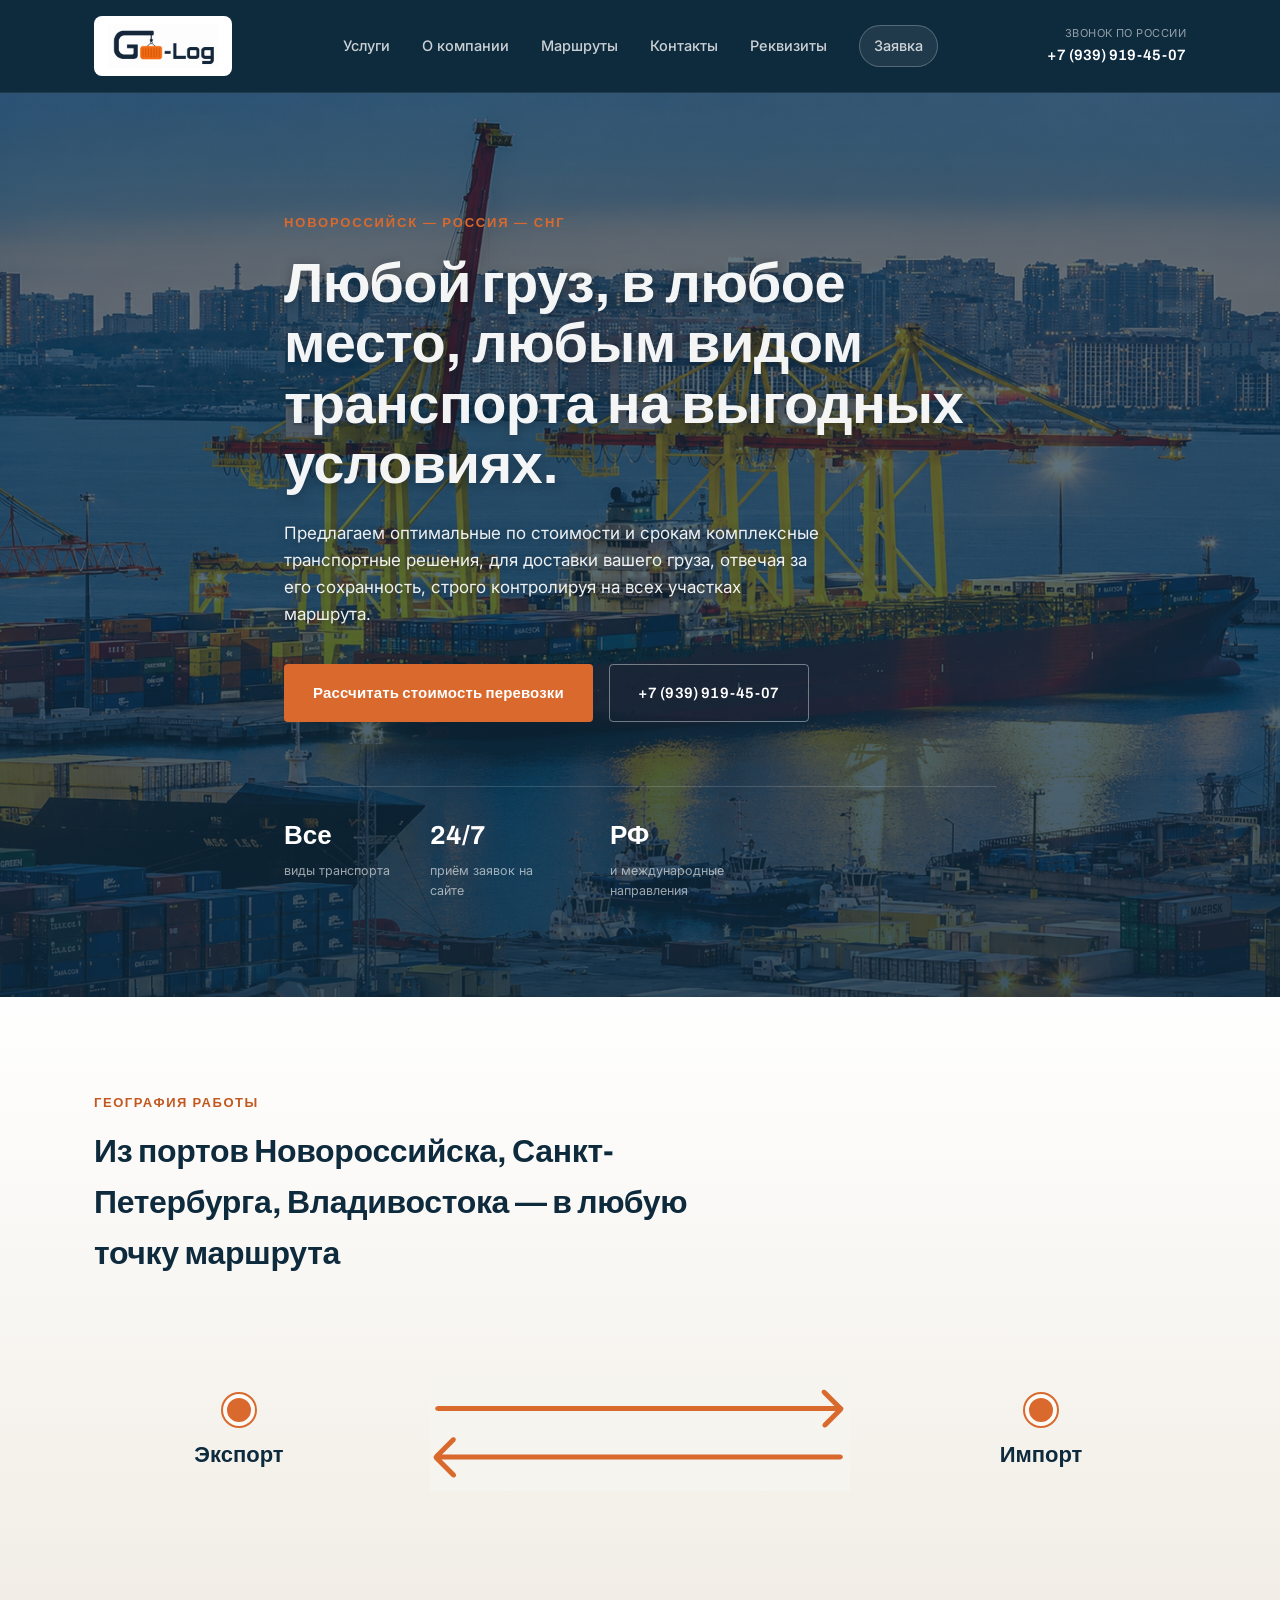
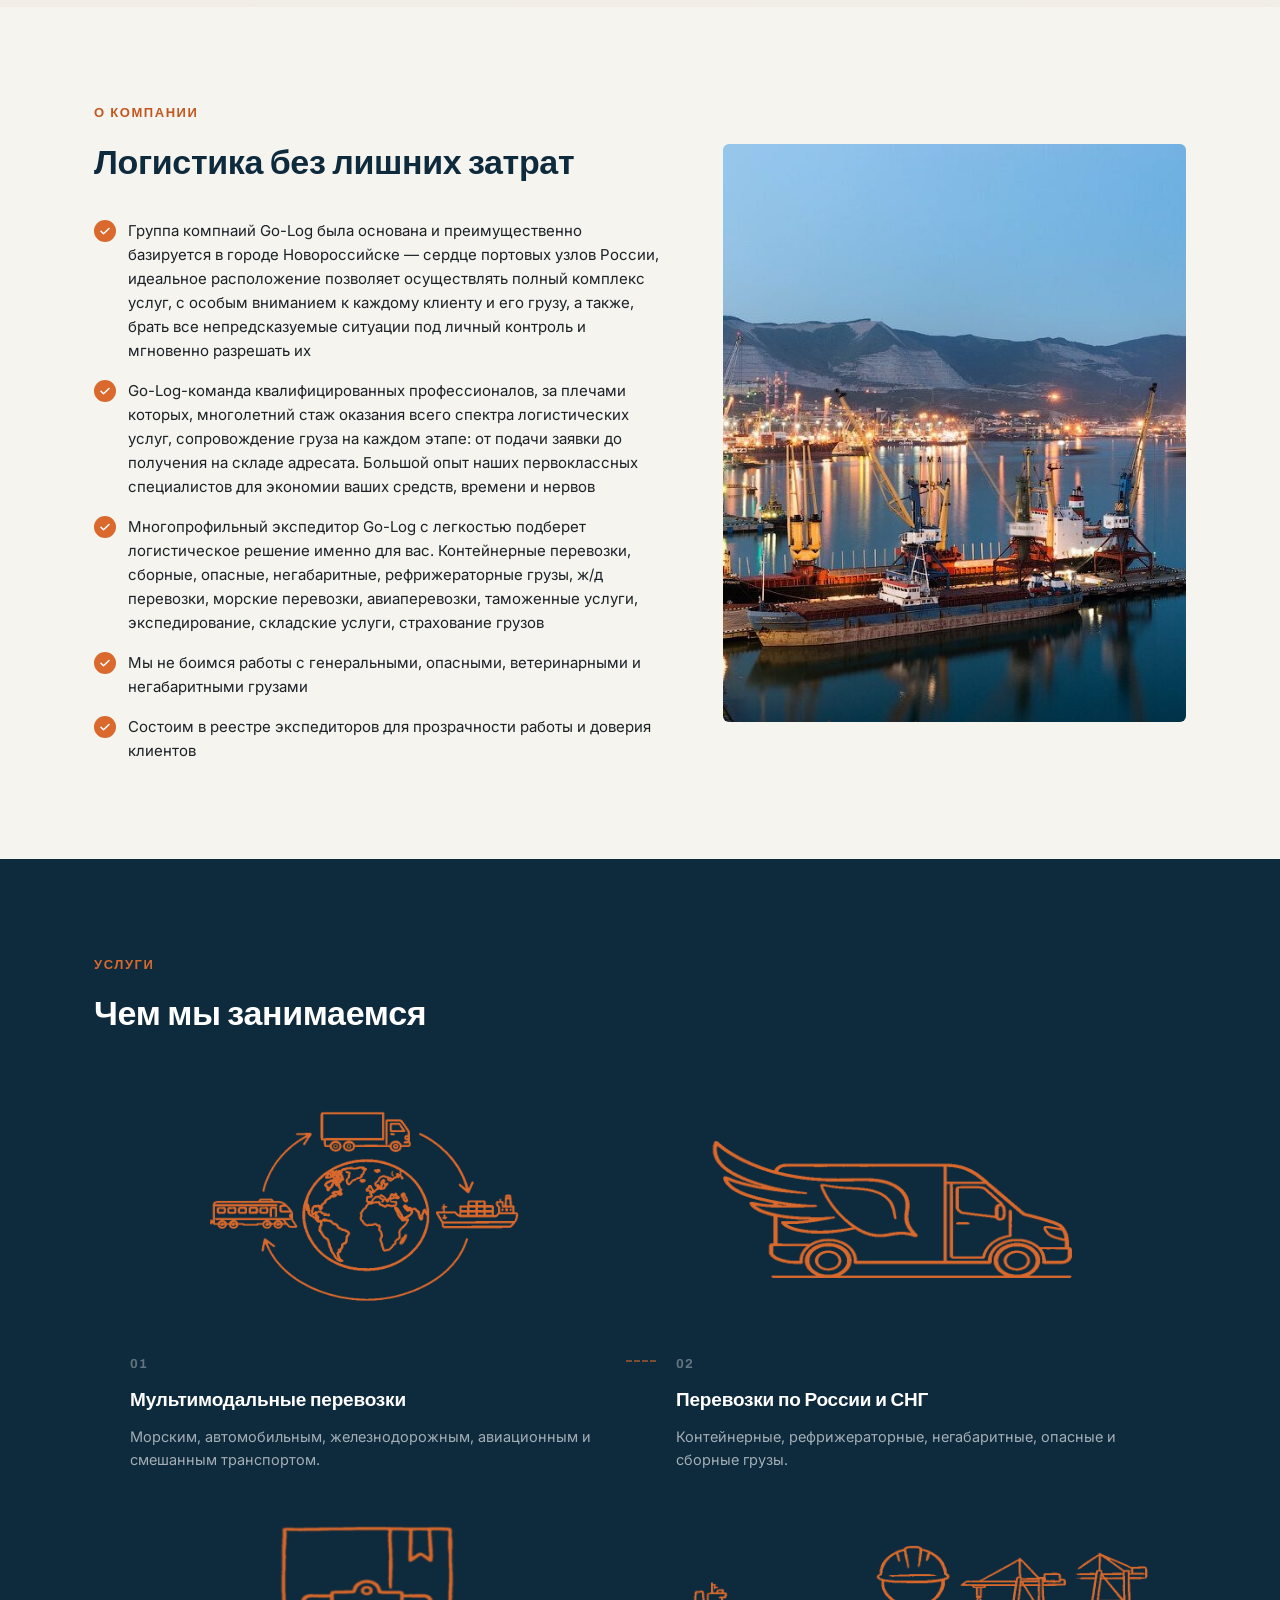
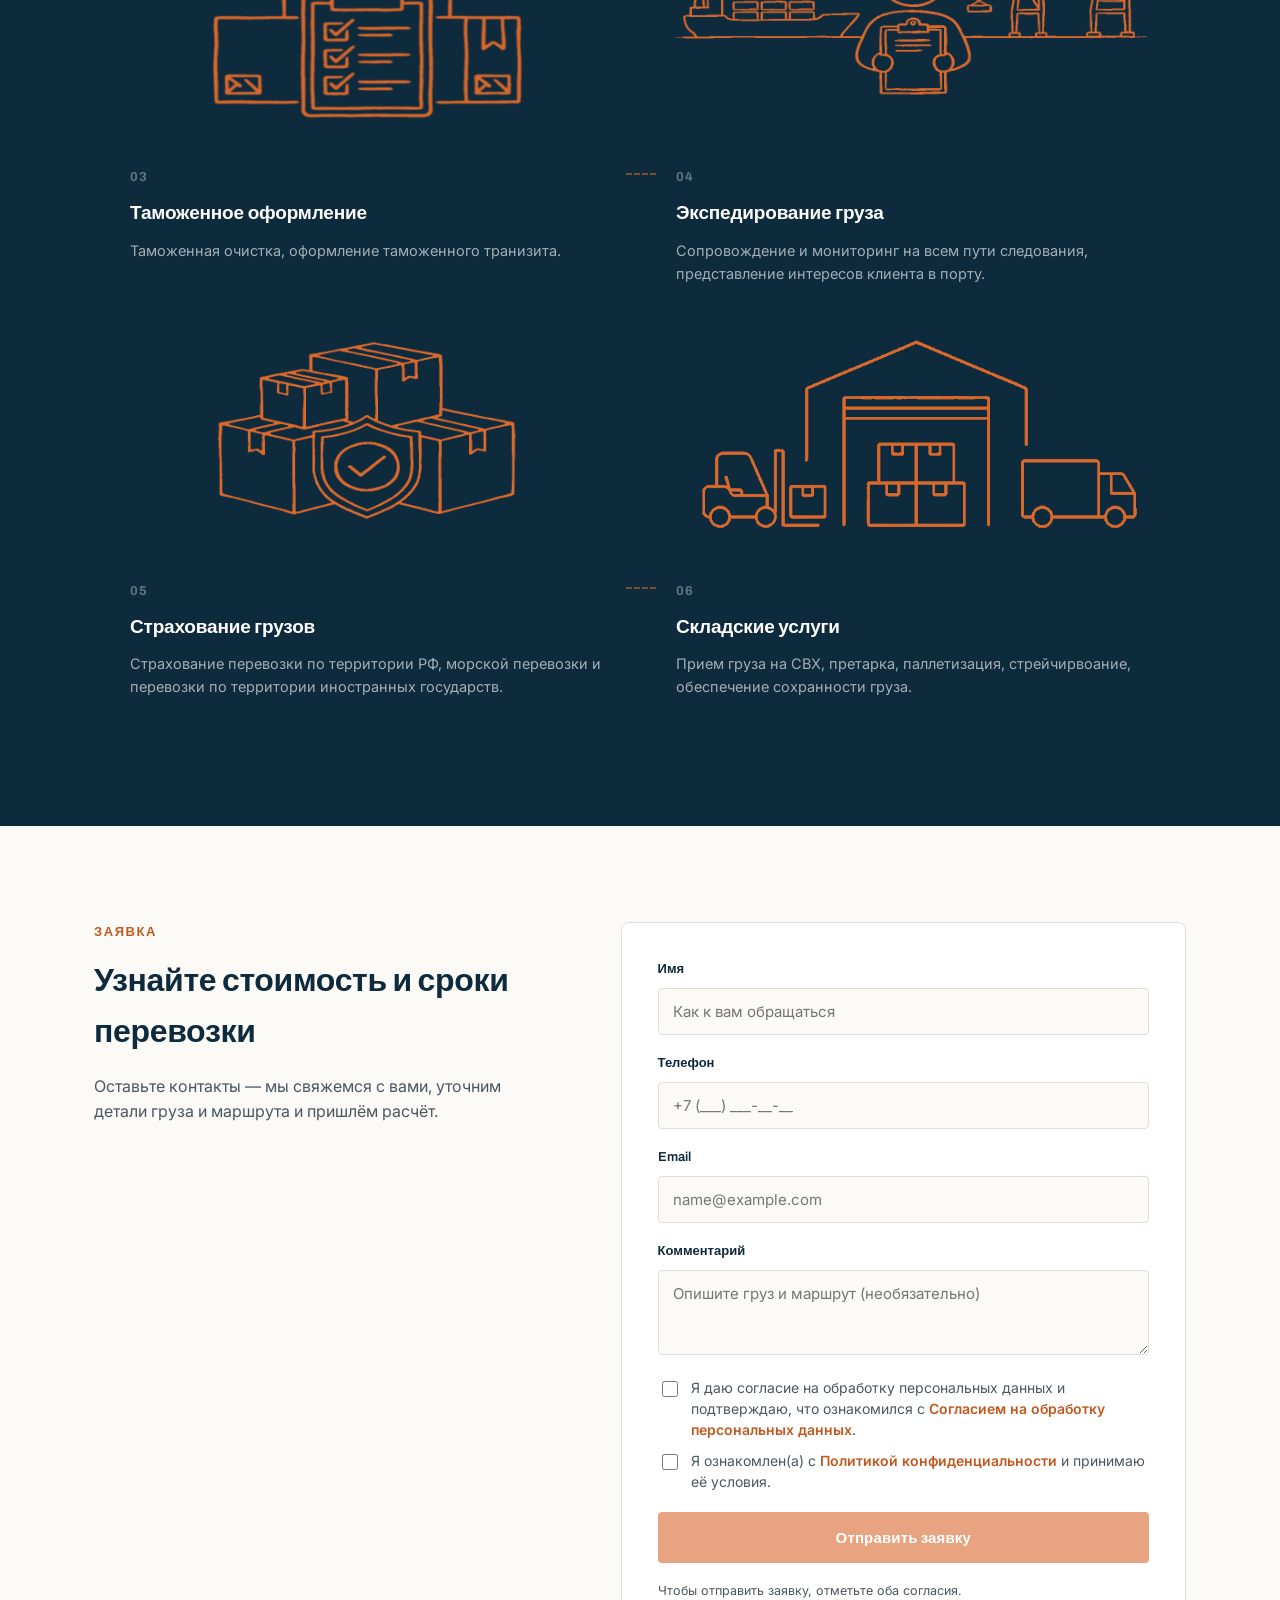
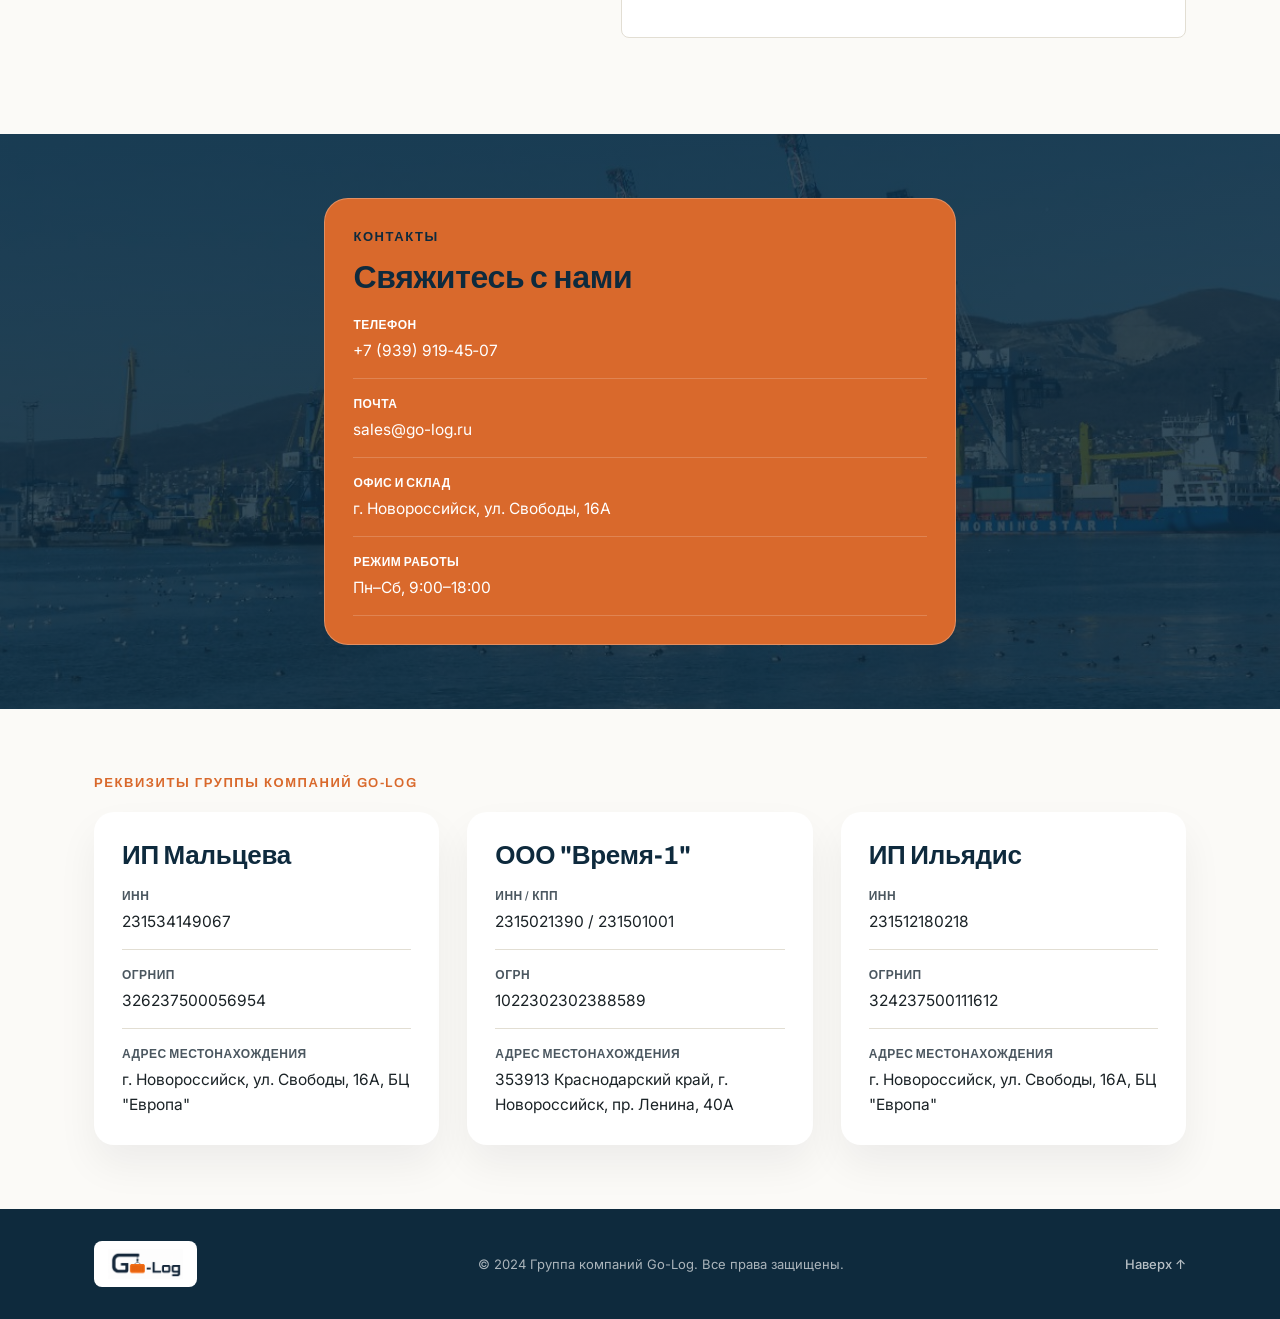
==== index.html @ 7f68f82c "personal data" ====
<!DOCTYPE html>
<html lang="ru">
<head>
<meta charset="UTF-8">
<meta name="viewport" content="width=device-width, initial-scale=1.0, maximum-scale=1.0, viewport-fit=cover">
<title>Go-Log — логистическая компания в Новороссийске</title>
<meta name="description" content="Go-Log — морские, мультимодальные и автомобильные перевозки, таможенное оформление и хранение грузов в Новороссийске. Оставьте заявку — рассчитаем стоимость перевозки.">
<link rel="preconnect" href="https:// ts.googleapis.com">
<link rel="preconnect" href="https://fonts.gstatic.com" crossorigin>
<link href="https://fonts.googleapis.com/css2?family=Archivo:wght@500;600;700;800&family=Archivo+Expanded:wght@600;700&family=Inter:wght@400;500;600&display=swap" rel="stylesheet">
<link rel="stylesheet" href="style.css">
</head>
<body>

<a id="top"></a>
<!-- ===== HEADER ===== -->
<header class="site-header">
  <div class="container header-inner">
    <a href="#top" class="brand">
      <img src="images/logo.png" alt="Go-Log" class="brand-logo">
    </a>
    <nav class="main-nav" aria-label="Основная навигация">
      <a href="#services">Услуги</a>
      <a href="#about">О компании</a>
      <a href="#route">Маршруты</a>
      <a href="#contacts">Контакты</a>
      <a href="#requisites">Реквизиты</a>
      <a href="#request" class="header-request-link">Заявка</a>
    </nav>
    <a href="tel:+79399194507" class="header-phone">
      <span class="phone-label">Звонок по России</span>
      <span class="phone-number">+7 (939) 919&#8209;45&#8209;07</span>
    </a>
  </div>
</header>

<main>

  <!-- ===== HERO ===== -->
  <section class="hero">
    <div class="hero-bg" aria-hidden="true"></div>
    <div class="container hero-inner">
      <p class="eyebrow">Новороссийск &mdash; Россия &mdash; СНГ</p>
      <h1>Любой груз, в любое место, любым видом транспорта на выгодных условиях.</h1>
      <p class="hero-lede">Предлагаем оптимальные по стоимости и срокам комплексные транспортные решения, для доставки вашего груза, отвечая за его сохранность, строго контролируя на всех участках маршрута.</p>
      <div class="hero-actions">
        <a href="#request" class="btn btn-primary">Рассчитать стоимость перевозки</a>
        <a href="tel:+79399194507" class="btn btn-ghost">+7 (939) 919&#8209;45&#8209;07</a>
      </div>
      <ul class="hero-stats">
        <li><span class="stat-num">Все</span><span class="stat-label">виды транспорта</span></li>
        <li><span class="stat-num">24/7</span><span class="stat-label">приём заявок на сайте</span></li>
        <li><span class="stat-num">РФ</span><span class="stat-label">и международные направления</span></li>
      </ul>
    </div>
  </section>

  <!-- ===== ROUTE / SIGNATURE ELEMENT ===== -->
  <section class="route" id="route">
    <div class="container">
      <p class="section-eyebrow">География работы</p>
      <h2>Из портов Новороссийска, Санкт-Петербурга, Владивостока &mdash; в любую точку маршрута</h2>
    </div>
    <div class="route-line-full" role="img" aria-label="Маршрутная схема: экспорт слева, импорт справа, место для стрелок посередине">
      <div class="route-line-content">
        <div class="route-point route-point--export">
          <span class="route-dot route-dot--origin"></span>
          <span class="route-point-label">Экспорт</span>
        </div>
        <div class="route-graphic">
          <img src="images/route-placeholder.png" alt="Место для схемы маршрута" class="route-graphic__img" loading="lazy" />
        </div>
        <div class="route-point route-point--import">
          <span class="route-dot route-dot--dest"></span>
          <span class="route-point-label">Импорт</span>
        </div>
      </div>
    </div>
  </section>

  <!-- ===== ABOUT ===== -->
  <section class="about" id="about">
    <div class="container about-grid">
      <div class="about-text">
        <p class="section-eyebrow">О компании</p>
        <h2>Логистика без лишних затрат</h2>
        <ul class="about-points">
          <li>Группа компнаий Go-Log была основана и преимущественно базируется в городе Новороссийске — сердце портовых узлов России, идеальное расположение позволяет осуществлять полный комплекс услуг, с особым вниманием к каждому клиенту и его грузу, а также, брать все непредсказуемые ситуации под личный контроль и мгновенно разрешать их</li>
          <li>Go-Log-команда квалифицированных профессионалов, за плечами которых, многолетний стаж оказания всего спектра логистических услуг, сопровождение груза на каждом этапе: от подачи заявки до получения на складе адресата. Большой опыт наших первоклассных специалистов для экономии ваших средств, времени и нервов</li>
          <li>Многопрофильный экспедитор Go-Log с легкостью подберет логистическое решение именно для вас. Контейнерные перевозки, сборные, опасные, негабаритные, рефрижераторные грузы, ж/д перевозки, морские перевозки, авиаперевозки, таможенные услуги, экспедирование, складские услуги, страхование грузов</li>
          <li>Мы не боимся работы с генеральными, опасными, ветеринарными и негабаритными грузами</li>
          <li>Состоим в реестре экспедиторов для прозрачности работы и доверия клиентов</li>
        </ul>
      </div>
      <div class="about-media">
        <img src="images/about.jpg" alt="Фото компании Go-Log" loading="lazy"
             onerror="this.closest('.about-media').classList.add('about-media--empty')">
        <div class="about-media-placeholder" aria-hidden="true">
          <svg viewBox="0 0 48 48" width="40" height="40" fill="none">
            <rect x="6" y="14" width="36" height="26" rx="2" stroke="currentColor" stroke-width="2"/>
            <path d="M6 32l10-10 8 8 6-6 12 12" stroke="currentColor" stroke-width="2" stroke-linecap="round" stroke-linejoin="round"/>
            <circle cx="16" cy="21" r="3" stroke="currentColor" stroke-width="2"/>
          </svg>
          <p>Замените на фото компании:<br><code>images/about.jpg</code></p>
        </div>
      </div>
    </div>
  </section>

  <!-- ===== SERVICES ===== -->
  <section class="services" id="services">
    <div class="container">
      <p class="section-eyebrow">Услуги</p>
      <h2>Чем мы занимаемся</h2>
      <div class="services-grid">

        <article class="service-card">
          <div class="service-media">
            <img src="images/multimodal.png" alt="Мультимодальные перевозки" loading="lazy"
                 onerror="this.closest('.service-media').classList.add('service-media--empty')">
            <div class="service-media-placeholder" aria-hidden="true">
              <svg viewBox="0 0 48 48" fill="none"><rect x="6" y="14" width="30" height="20" rx="2" stroke="currentColor" stroke-width="2"/><path d="M6 32l10-10 8 8 6-6 12 12" stroke="currentColor" stroke-width="2" stroke-linecap="round" stroke-linejoin="round"/><circle cx="16" cy="21" r="3" stroke="currentColor" stroke-width="2"/></svg>
              <p>images/multimodal.jpg</p>
            </div>
          </div>
          <div class="service-body">
            <span class="service-num">01</span>
            <h3>Мультимодальные перевозки</h3>
            <p>Морским, автомобильным, железнодорожным, авиационным и смешанным транспортом.</p>
          </div>
        </article>

        <article class="service-card">
          <div class="service-media">
            <img src="images/perevozki.png" alt="Перевозки" loading="lazy"
                 onerror="this.closest('.service-media').classList.add('service-media--empty')">
            <div class="service-media-placeholder" aria-hidden="true">
              <svg viewBox="0 0 48 48" fill="none"><rect x="6" y="16" width="36" height="20" rx="1.5" stroke="currentColor" stroke-width="2"/><path d="M14 16v20M22 16v20M30 16v20M38 16v20" stroke="currentColor" stroke-width="2"/></svg>
              <p>images/perevozki.jpg</p>
            </div>
          </div>
          <div class="service-body">
            <span class="service-num">02</span>
            <h3>Перевозки по России и СНГ</h3>
            <p>Контейнерные, рефрижераторные, негабаритные, опасные и сборные грузы.</p>
          </div>
        </article>

        <article class="service-card">
          <div class="service-media service-media--illustration">
            <img src="images/tamojenoe.png" alt="Таможенное оформление" loading="lazy">
          </div>
          <div class="service-body">
            <span class="service-num">03</span>
            <h3>Таможенное оформление</h3>
            <p>Таможенная очистка, оформление таможенного транизита.</p>
          </div>
        </article>

        <article class="service-card">
          <div class="service-media service-media--illustration">
            <img src="images/expedition.png" alt="Экспедирование груза" loading="lazy">
          </div>
          <div class="service-body">
            <span class="service-num">04</span>
            <h3>Экспедирование груза</h3>
            <p>Сопровождение и мониторинг на всем пути следования, представление интересов клиента в порту.</p>
          </div>
        </article>

        <article class="service-card">
          <div class="service-media service-media--illustration">
            <img src="images/strahovanie.png" alt="Страхование грузов" loading="lazy">
          </div>
          <div class="service-body">
            <span class="service-num">05</span>
            <h3>Страхование грузов</h3>
            <p>Страхование перевозки по территории РФ, морской перевозки и перевозки по территории иностранных государств.</p>
          </div>
        </article>

        <article class="service-card">
          <div class="service-media">
            <img src="images/sklad.png" alt="Складские услуги" loading="lazy"
                 onerror="this.closest('.service-media').classList.add('service-media--empty')">
            <div class="service-media-placeholder" aria-hidden="true">
              <svg viewBox="0 0 48 48" fill="none"><path d="M6 18 24 7l18 11" stroke="currentColor" stroke-width="2" stroke-linecap="round" stroke-linejoin="round"/><path d="M9 18v20h30V18" stroke="currentColor" stroke-width="2" stroke-linejoin="round"/><path d="M19 38V27h10v11" stroke="currentColor" stroke-width="2" stroke-linejoin="round"/></svg>
              <p>images/sklad.jpg</p>
            </div>
          </div>
          <div class="service-body">
            <span class="service-num">06</span>
            <h3>Складские услуги</h3>
            <p>Прием груза на СВХ, претарка, паллетизация, стрейчирвоание, обеспечение сохранности груза.</p>
          </div>
        </article>

      </div>
    </div>
  </section>

  <!-- ===== REQUEST FORM ===== -->
  <section class="request" id="request">
    <div class="container request-grid">
      <div class="request-text">
        <p class="section-eyebrow">Заявка</p>
        <h2>Узнайте стоимость и сроки перевозки</h2>
        <p>Оставьте контакты &mdash; мы свяжемся с вами, уточним детали груза и маршрута и пришлём расчёт.</p>
      </div>

      <form class="request-form" id="contactForm" action="https://formspree.io/f/mlgyjkro" method="POST">
        <input type="hidden" name="_subject" value="Новая заявка с сайта Go-Log">

        <label class="field">
          <span>Имя</span>
          <input type="text" name="name" placeholder="Как к вам обращаться" required>
        </label>

        <label class="field">
          <span>Телефон</span>
          <input type="tel" name="phone" placeholder="+7 (___) ___-__-__" required>
        </label>

        <label class="field">
          <span>Email</span>
          <input type="email" name="email" placeholder="name@example.com" required>
        </label>

        <label class="field">
          <span>Комментарий</span>
          <textarea name="message" placeholder="Опишите груз и маршрут (необязательно)" rows="3"></textarea>
        </label>

        <div class="consent-block" role="group" aria-label="Согласия и политика конфиденциальности">
          <label class="checkbox-row" for="consentPersonalData">
            <input type="checkbox" id="consentPersonalData" name="consent_personal_data" value="yes">
            <span>Я даю согласие на обработку персональных данных и подтверждаю, что ознакомился с <a href="/personal-data/" target="_blank" rel="noopener">Согласием на обработку персональных данных</a>.</span>
          </label>

          <label class="checkbox-row" for="consentPolicy">
            <input type="checkbox" id="consentPolicy" name="consent_policy" value="yes">
            <span>Я ознакомлен(а) с <a href="/privacy/" target="_blank" rel="noopener">Политикой конфиденциальности</a> и принимаю её условия.</span>
          </label>
        </div>

        <button type="submit" class="btn btn-primary btn-block" id="submitBtn" disabled>Отправить заявку</button>

        <p class="form-note">Чтобы отправить заявку, отметьте оба согласия.</p>
      </form>
    </div>
  </section>

  <!-- ===== CONTACTS ===== -->
  <section class="contacts" id="contacts">
    <div class="container contacts-grid">

      <div class="contacts-top">
        <div class="contact-block">
          <p class="section-eyebrow" style="color: #0E2A3D;">Контакты</p>
          <h2 style="color: #0E2A3D;">Свяжитесь с нами</h2>

          <ul class="contact-list">
            <li>
              <span class="contact-label">Телефон</span>
              <a href="tel:+79399194507">+7 (939) 919&#8209;45&#8209;07</a>
            </li>
            <li>
              <span class="contact-label">Почта</span>
              <a href="mailto:sales@go-log.ru">sales@go-log.ru</a>
            </li>
            <li>
              <span class="contact-label">Офис и склад</span>
              <span>г. Новороссийск, ул. Свободы, 16А</span>
            </li>
            <li>
              <span class="contact-label">Режим работы</span>
              <span>Пн&ndash;Сб, 9:00&ndash;18:00</span>
            </li>
          </ul>
        </div>

        <!-- contact photo removed; image used as section background -->
      </div>

    </div>
  </section>

  <section class="requisites" id="requisites">
    <div class="container">
      <p class="section-eyebrow">Реквизиты группы компаний Go-Log</p>
      <div class="requisites-grid">
        <div class="contact-block requisites-card requisites-maltseva">
          <h3>ИП Мальцева</h3>
          <ul class="legal-list">
            <li><span>ИНН</span> 231534149067</li>
            <li><span>ОГРНИП</span> 326237500056954</li>
            <li><span>Адрес местонахождения</span> г. Новороссийск, ул. Свободы, 16А, БЦ "Европа"</li>
          </ul>
        </div>

        <div class="contact-block requisites-card requisites-vremya1">
          <h3>ООО "Время-1"</h3>
          <ul class="legal-list">
            <li><span>ИНН / КПП</span> 2315021390 / 231501001</li>
            <li><span>ОГРН</span> 1022302302388589</li>
            <li><span>Адрес местонахождения</span> 353913 Краснодарский край, г. Новороссийск, пр. Ленина, 40А</li>
          </ul>
        </div>

        <div class="contact-block requisites-card requisites-ilyadis">
          <h3>ИП Ильядис</h3>
          <ul class="legal-list">
            <li><span>ИНН</span>231512180218</li>
            <li><span>ОГРНИП</span>324237500111612</li>
            <li><span>Адрес местонахождения</span> г. Новороссийск, ул. Свободы, 16А, БЦ "Европа"</li>
          </ul>
        </div>
      </div>
    </div>
  </section>

</main>

<!-- ===== FOOTER ===== -->
<footer class="site-footer">
  <div class="container footer-inner">
    <div class="brand brand--footer">
      <img src="images/logo.png" alt="Go-Log" class="brand-logo brand-logo--footer">
    </div>
    <p class="footer-copy">&copy; 2024 Группа компаний Go-Log. Все права защищены.</p>
    <a href="#top" class="footer-top">Наверх &uarr;</a>
  </div>
</footer>

<script src="script.js"></script>
</body>
</html>
---- style.css ----
/* ===========================================================
   GO-LOG — site styles
   Palette: deep harbor navy + rust-orange container accent
   =========================================================== */

:root {
  --navy-900: #0E2A3D;
  --navy-800: #15384D;
  --navy-700: #1B3A4B;
  --rust-500: #D9692C;
  --rust-600: #C2581F;
  --sand-100: #F6F4EF;
  --sand-50:  #FBFAF7;
  --ink-900:  #1A2226;
  --ink-600:  #4B5760;
  --line:     #E2DED3;
  --white:    #FFFFFF;

  --font-display: 'Archivo Expanded', 'Archivo', sans-serif;
  --font-head: 'Archivo', sans-serif;
  --font-body: 'Inter', sans-serif;

  --container: 1140px;
}

* { box-sizing: border-box; }
html {
  scroll-behavior: smooth;
  -webkit-text-size-adjust: 100%;
  text-size-adjust: 100%;
}

body {
  margin: 0;
  font-family: var(--font-body);
  color: var(--ink-900);
  background: var(--sand-100);
  line-height: 1.6;
  overflow-x: hidden;
  -webkit-font-smoothing: antialiased;
}

img { max-width: 100%; display: block; }
a { color: inherit; text-decoration: none; }

.container {
  max-width: var(--container);
  margin: 0 auto;
  padding: 0 24px;
}

h1, h2, h3 {
  font-family: var(--font-head);
  font-weight: 700;
  letter-spacing: -0.01em;
  margin: 0;
  color: var(--navy-900);
}

p { margin: 0 0 1em; color: var(--ink-600); }

.section-eyebrow {
  font-family: var(--font-head);
  font-size: 13px;
  font-weight: 600;
  letter-spacing: 0.12em;
  text-transform: uppercase;
  color: var(--rust-600);
  margin: 0 0 12px;
}

section { padding: 96px 0; }

/* ---------- Buttons ---------- */

.btn {
  display: inline-flex;
  align-items: center;
  justify-content: center;
  gap: 8px;
  padding: 16px 28px;
  border-radius: 4px;
  font-family: var(--font-head);
  font-weight: 600;
  font-size: 15px;
  letter-spacing: 0.01em;
  border: 1.5px solid transparent;
  cursor: pointer;
  transition: background 0.15s ease, color 0.15s ease, border-color 0.15s ease, transform 0.1s ease;
}

.btn-primary { background: var(--rust-500); color: var(--white); }
.btn-primary:hover { background: var(--rust-600); transform: translateY(-1px); }

.btn-ghost { background: transparent; border-color: rgba(255,255,255,0.4); color: var(--white); }
.btn-ghost:hover { border-color: var(--white); }

.btn-block { width: 100%; }

/* ---------- Header ---------- */

.site-header {
  position: sticky;
  top: 0;
  z-index: 50;
  background: var(--navy-900);
  border-bottom: 1px solid rgba(255,255,255,0.08);
}

.header-inner {
  display: grid;
  grid-template-columns: 1fr auto 1fr;
  align-items: center;
  gap: 24px;
  height: 92px;
}

.brand {
  display: flex;
  align-items: center;
  gap: 10px;
  justify-self: start;
}

.brand-logo {
  height: 60px;
  width: auto;
  display: block;
  background: var(--white);
  padding: 8px 14px;
  border-radius: 8px;
}

.brand-logo--footer { height: 46px; }

.brand-mark {
  display: inline-flex;
  align-items: center;
  justify-content: center;
  width: 34px;
  height: 34px;
  background: var(--rust-500);
  color: var(--white);
  font-family: var(--font-head);
  font-weight: 700;
  font-size: 14px;
  border-radius: 4px;
}

.brand-name {
  font-family: var(--font-display);
  font-weight: 700;
  font-size: 18px;
  letter-spacing: 0.04em;
  color: var(--white);
}

.main-nav {
  display: flex;
  gap: 32px;
  align-items: center;
  justify-content: center;
  flex-wrap: nowrap;
}

.main-nav a {
  color: rgba(255,255,255,0.78);
  font-size: 14.5px;
  font-weight: 500;
  transition: color 0.15s ease;
  white-space: nowrap;
}
.main-nav a:hover { color: var(--white); }

.header-request-link {
  display: inline-flex;
  align-items: center;
  justify-content: center;
  padding: 8px 14px;
  border: 1px solid rgba(255,255,255,0.24);
  border-radius: 999px;
  color: var(--white);
  background: rgba(255,255,255,0.08);
  font-weight: 600;
  transition: background 0.15s ease, border-color 0.15s ease, transform 0.1s ease;
}

.header-request-link:hover {
  background: rgba(255,255,255,0.16);
  border-color: rgba(255,255,255,0.36);
  transform: translateY(-1px);
}

.header-phone {
  text-align: right;
  justify-self: end;
}
.phone-label {
  display: block;
  font-size: 11px;
  color: rgba(255,255,255,0.55);
  letter-spacing: 0.04em;
  text-transform: uppercase;
}
.phone-number {
  display: block;
  font-family: var(--font-head);
  font-weight: 600;
  font-size: 15px;
  color: var(--white);
}

/* ---------- Hero ---------- */

.hero {
  position: relative;
  background: transparent;
  overflow: hidden;
  padding: 0;
}

.hero-bg {
  position: absolute;
  inset: 0;
  background:
    linear-gradient(180deg, rgba(14,42,61,0.60) 0%, rgba(14,42,61,0.70) 60%, rgba(14,42,61,0.80) 100%),
    url('images/for_main.png') center/cover no-repeat;
}

.hero-inner {
  position: relative;
  padding: 120px 24px 96px;
  max-width: 760px;
}

.hero .eyebrow {
  font-family: var(--font-head);
  font-size: 13px;
  font-weight: 600;
  letter-spacing: 0.14em;
  text-transform: uppercase;
  color: var(--rust-500);
  margin-bottom: 20px;
}

.hero h1 {
  font-family: var(--font-display);
  color: rgba(255,255,255,0.95);
  text-shadow: 0 2px 12px rgba(0,0,0,0.30);
  font-size: clamp(36px, 5.5vw, 56px);
  line-height: 1.08;
  margin-bottom: 24px;
}

.hero-lede {
  color: rgba(255,255,255,0.92);
  text-shadow: 0 1px 8px rgba(0,0,0,0.25);
  font-size: 17px;
  max-width: 540px;
  margin-bottom: 36px;
}

.hero-actions { display: flex; gap: 16px; flex-wrap: wrap; margin-bottom: 64px; }

.hero-stats {
  list-style: none;
  display: flex;
  gap: 40px;
  padding: 28px 0 0;
  margin: 0;
  border-top: 1px solid rgba(255,255,255,0.15);
  flex-wrap: wrap;
}
.hero-stats li {
  display: flex;
  flex-direction: column;
  gap: 4px;
}
.stat-num {
  font-family: var(--font-display);
  font-weight: 700;
  font-size: 26px;
  color: var(--white);
}
.stat-label {
  font-size: 12.5px;
  color: rgba(255,255,255,0.6);
  max-width: 140px;
}

/* ---------- Route (signature element) ---------- */

.route {
  background: var(--sand-50);
  background-image: linear-gradient(180deg, rgba(255,255,255,0.95), rgba(241,237,229,0.95));
}

/* Фон для секции "География работы" */
/* Замените путь на своё изображение, если хотите фон-карту или текстуру */
.route.route--with-background {
  background: linear-gradient(180deg, rgba(14,42,61,0.10), rgba(255,255,255,0.92)),
              url('images/route-bg.jpg') center/cover no-repeat;
}

.route h2 { font-size: clamp(24px, 3vw, 32px); margin-bottom: 56px; max-width: 640px; }

.route-line-full {
  width: 100%;
  margin: 0 auto;
  padding: 36px 0 20px;
}

.route-line-content {
  display: grid;
  grid-template-columns: 1fr auto 1fr;
  align-items: center;
  width: min(90%, 1120px);
  margin: 0 auto;
  gap: 32px;
}

.route-graphic {
  width: 100%;
  max-width: 420px;
  min-width: 280px;
  height: 120px;
  display: flex;
  align-items: center;
  justify-content: center;
  background: transparent;
  border: none;
  box-shadow: none;
  border-radius: 0;
}

.route-graphic__img {
  width: 100%;
  height: 100%;
  object-fit: cover;
  display: block;
  border-radius: 0;
  border: none;
}

.route-point {
  display: flex;
  flex-direction: column;
  align-items: center;
  gap: 16px;
  text-align: center;
}

.route-dot {
  width: 32px;
  height: 32px;
  border-radius: 50%;
  background: var(--navy-800);
  border: 4px solid var(--sand-50);
  box-shadow: 0 0 0 2px var(--navy-800);
}
.route-dot--origin, .route-dot--dest {
  background: var(--rust-500);
  box-shadow: 0 0 0 2px var(--rust-500);
}

.route-point-label {
  font-family: var(--font-head);
  font-weight: 700;
  font-size: 22px;
  color: var(--navy-900);
  line-height: 1.2;
}

.route-arrows {
  display: grid;
  gap: 22px;
  width: 100%;
}

.route-arrow {
  display: flex;
  justify-content: center;
  align-items: center;
  min-height: 24px;
  width: 100%;
  color: var(--navy-900);
  font-family: 'Courier New', Courier, monospace;
  font-weight: 700;
  font-size: 16px;
  letter-spacing: 0;
  white-space: nowrap;
}

.route-arrow::before {
  content: '------------------->';
}

.route-arrow--to-export::before {
  content: '<-------------------';
}

/* ---------- About ---------- */

.about-grid {
  display: grid;
  grid-template-columns: 1.1fr 0.9fr;
  gap: 64px;
  align-items: center;
}

.about h2 { font-size: clamp(26px, 3.2vw, 34px); margin-bottom: 20px; }

.about-points {
  list-style: none;
  padding: 0;
  margin: 28px 0 0;
  display: flex;
  flex-direction: column;
  gap: 16px;
}
.about-points li {
  position: relative;
  padding-left: 34px;
  font-size: 15px;
  color: var(--ink-900);
}
.about-points li::before {
  content: '';
  position: absolute;
  left: 0;
  top: 1px;
  width: 22px;
  height: 22px;
  border-radius: 50%;
  background: var(--rust-500);
}
.about-points li::after {
  content: '';
  position: absolute;
  left: 5px;
  top: 6px;
  width: 12px;
  height: 12px;
  background: var(--white);
  -webkit-mask: url("data:image/svg+xml,%3Csvg xmlns='http://www.w3.org/2000/svg' viewBox='0 0 24 24' fill='none'%3E%3Cpath d='M4 12.5l5 5L20 7' stroke='black' stroke-width='3' stroke-linecap='round' stroke-linejoin='round'/%3E%3C/svg%3E") no-repeat center / contain;
  mask: url("data:image/svg+xml,%3Csvg xmlns='http://www.w3.org/2000/svg' viewBox='0 0 24 24' fill='none'%3E%3Cpath d='M4 12.5l5 5L20 7' stroke='black' stroke-width='3' stroke-linecap='round' stroke-linejoin='round'/%3E%3C/svg%3E") no-repeat center / contain;
}

.about-media {
  position: relative;
}
.about-media img {
  border-radius: 6px;
  aspect-ratio: 4/5;
  object-fit: cover;
}
.about-media-placeholder {
  display: none;
  position: absolute;
  inset: 0;
  flex-direction: column;
  align-items: center;
  justify-content: center;
  gap: 14px;
  text-align: center;
  border-radius: 6px;
  border: 1.5px dashed var(--line);
  background: var(--sand-50);
  color: var(--ink-600);
  aspect-ratio: 4/5;
}
.about-media-placeholder p { margin: 0; font-size: 13.5px; color: var(--ink-600); }
.about-media-placeholder code {
  background: var(--white);
  border: 1px solid var(--line);
  padding: 2px 6px;
  border-radius: 3px;
  font-size: 12.5px;
  color: var(--navy-900);
}
.about-media--empty img { display: none; }
.about-media--empty .about-media-placeholder { display: flex; }

/* ---------- Services ---------- */

.services { background: var(--navy-900); }
.services .section-eyebrow { color: var(--rust-500); }
.services h2 { color: var(--white); font-size: clamp(26px, 3.2vw, 34px); margin-bottom: 48px; max-width: 600px; }

.services-grid {
  display: grid;
  grid-template-columns: repeat(2, 1fr);
  gap: 0;
  position: relative;
}

.service-card {
  position: relative;
  background: var(--navy-900);
  padding: 0 0 32px;
  display: flex;
  flex-direction: column;
}

.service-body { padding: 24px 36px 0; color: var(--white); }

/* Тонкие разделители сетки */
.service-card:nth-child(odd) { border-right: none; }
.service-card:not(:nth-last-child(-n+2)) { border-bottom: none; }

/* Пунктирный коннектор между карточками в одной строке — продолжение маршрутной линии */
.service-card:nth-child(odd)::after {
  content: '';
  position: absolute;
  top: 270px;
  right: -1px;
  width: 30px;
  height: 0;
  border-top: 2px dashed rgba(217,105,44,0.55);
  transform: translate(50%, 0);
  z-index: 2;
}
@media (max-width: 900px) {
  .service-card:nth-child(odd)::after { display: none; }
}

/* ---- Изображение/иллюстрация услуги ---- */
.service-media {
  position: relative;
  width: 100%;
  height: 220px;
  overflow: hidden;
  display: grid;
  place-items: center;
  background: var(--navy-900);
  border-radius: 16px;
}
.service-media img {
  width: auto;
  height: auto;
  max-width: 100%;
  max-height: 100%;
  object-fit: contain;
  object-position: center;
  display: block;
  padding: 0;
}
.service-media--empty img { display: none; }

.service-media--illustration {
  background: var(--navy-900);
}
.service-media--illustration img {
  object-fit: contain;
  padding: 0;
}

.service-media-placeholder {
  display: none;
  position: absolute;
  inset: 0;
  flex-direction: column;
  align-items: center;
  justify-content: center;
  gap: 8px;
  text-align: center;
  border: none;
}
.service-media--empty .service-media-placeholder { display: flex; }
.service-media-placeholder svg { color: rgba(255,255,255,0.3); width: 32px; height: 32px; }
.service-media-placeholder p {
  margin: 0;
  font-size: 12px;
  color: rgba(255,255,255,0.45);
}
.service-media-placeholder code {
  background: rgba(255,255,255,0.08);
  border: 1px solid rgba(255,255,255,0.15);
  padding: 2px 6px;
  border-radius: 3px;
  font-size: 11.5px;
  color: rgba(255,255,255,0.7);
}

.service-num {
  display: block;
  font-family: var(--font-display);
  font-weight: 700;
  font-size: 13px;
  color: rgba(255,255,255,0.35);
  letter-spacing: 0.06em;
  margin: 20px 0 10px;
}

.service-card h3 {
  color: var(--white);
  font-size: 19px;
  margin-bottom: 10px;
}
.service-card p { color: rgba(255,255,255,0.62); font-size: 14.5px; margin-bottom: 0; }

/* ---------- Request form ---------- */

.request { background: var(--sand-50); }

.request-grid {
  display: grid;
  grid-template-columns: 0.9fr 1.1fr;
  gap: 64px;
}

.request h2 { font-size: clamp(24px, 3vw, 32px); margin-bottom: 16px; }

.request-form {
  background: var(--white);
  border: 1px solid var(--line);
  border-radius: 8px;
  padding: 36px;
  display: flex;
  flex-direction: column;
  gap: 18px;
}

.field { display: flex; flex-direction: column; gap: 8px; }
.field span {
  font-family: var(--font-head);
  font-weight: 600;
  font-size: 13px;
  color: var(--navy-900);
}

.field input, .field textarea {
  font-family: var(--font-body);
  font-size: 15px;
  padding: 13px 14px;
  border: 1.5px solid var(--line);
  border-radius: 4px;
  background: var(--sand-50);
  color: var(--ink-900);
  resize: vertical;
}
.field input:focus, .field textarea:focus {
  outline: none;
  border-color: var(--rust-500);
  background: var(--white);
}

.form-note { font-size: 12.5px; color: var(--ink-600); margin: 0; }

.consent-block {
  display: flex;
  flex-direction: column;
  gap: 10px;
  padding: 4px 0 2px;
}

.checkbox-row {
  display: flex;
  align-items: flex-start;
  gap: 10px;
  font-size: 14px;
  color: var(--ink-600);
  line-height: 1.5;
}

.checkbox-row input {
  margin-top: 4px;
  width: 16px;
  height: 16px;
  accent-color: var(--rust-500);
  flex-shrink: 0;
}

.checkbox-row a {
  color: var(--rust-600);
  font-weight: 600;
}

.checkbox-row a:hover {
  text-decoration: underline;
}

.request-form button:disabled {
  opacity: 0.6;
  cursor: not-allowed;
  transform: none;
}

.form-success {
  display: none;
  background: #EAF3DE;
  border: 1px solid #C0DD97;
  color: #27500A;
  padding: 16px;
  border-radius: 6px;
  font-size: 14.5px;
}
.form-success.is-visible { display: block; }

.form-error {
  display: none;
  background: #FCEBEB;
  border: 1px solid #F0BCBC;
  color: #791F1F;
  padding: 16px;
  border-radius: 6px;
  font-size: 14.5px;
}
.form-error.is-visible { display: block; }

/* ---------- Contacts ---------- */

.contacts {
  background-color: var(--navy-900);
  background-image: linear-gradient(rgba(14,42,61,0.84), rgba(14,42,61,0.84)), url('images/contact.jpg');
  background-size: cover;
  background-position: center;
  background-repeat: no-repeat;
  padding: 64px 0;
  color: #fff;
}

.contacts-grid {
  display: grid;
  gap: 48px;
}

.contacts-top {
  display: flex;
  justify-content: center;
  align-items: center;
  min-height: 420px;
  padding: 0 20px;
}

.contacts-top .contact-block {
  width: 60%;
  max-width: 860px;
  margin: 0 auto;
}

.contacts-details-heading {
  display: block;
  padding-left: 28px;
  margin-bottom: 0;
}

.contacts-details-heading .section-eyebrow {
  margin: 0 0 6px;
  letter-spacing: 0.12em;
  color: #B8D4FF;
}

.contacts-details {
  display: grid;
  grid-template-columns: repeat(3, minmax(220px, 1fr));
  gap: 28px;
  align-items: stretch;
}

 .contacts h2, .contacts h3, .contact-block h2, .contact-block h3 {
  font-size: clamp(24px, 3vw, 32px);
  margin-bottom: 16px;
  line-height: 1.1;
}

 .contacts-top .contact-block > h2 {
   color: #fff;
 }

 /* Make the eyebrow/section label "Контакты" blue, keep the H2 white */
 .contacts .section-eyebrow {
   color: var(--navy-900);
 }

 .contacts-top .contact-block > p,
 .contacts-top .contact-block .contact-list a,
 .contacts-top .contact-block .contact-list span,
 .contacts-top .contact-block .contact-list li {
  color: #fff;
}

.contacts-details .contact-block {
  display: flex;
  flex-direction: column;
}

.contacts .contact-block {
  background: var(--rust-500);
  border: 1px solid rgba(255,255,255,0.25);
  color: #fff;
  border-radius: 24px;
  padding: 32px;
}

.contacts .contact-list li,
.contacts .contact-label,
.contacts .contact-list a,
.contacts .contact-list span {
  color: #fff;
}

.contacts .contact-list a:hover { color: #FFE0B8; }

.contacts .contact-list li {
  border-color: rgba(255,255,255,0.18);
}

.contacts .contact-photo__placeholder {
  border-color: rgba(255,255,255,0.18);
  background: rgba(255,255,255,0.06);
  color: #fff;
}

.contact-list, .legal-list {
  list-style: none;
  padding: 0;
  margin: 0;
  display: flex;
  flex-direction: column;
  gap: 16px;
}

.contact-list li, .legal-list li {
  display: flex;
  flex-direction: column;
  gap: 4px;
  font-size: 15.5px;
  color: var(--ink-900);
  padding-bottom: 14px;
  border-bottom: 1px solid var(--line);
}

.contact-label, .legal-list li span {
  font-family: var(--font-head);
  font-weight: 600;
  font-size: 12px;
  letter-spacing: 0.04em;
  text-transform: uppercase;
  color: var(--ink-600);
}
 .contacts .contact-label,
 .contacts .contact-list li,
 .contacts .contact-list a,
 .contacts .contact-list span {
   color: #fff;
 }

 .contact-photo__placeholder {
   width: 100%;
   min-height: 100%;
   padding: 28px;
   border-radius: 20px;
   border: 1px dashed rgba(255,255,255,0.15);
   background: rgba(255,255,255,0.04);
   color: rgba(255,255,255,0.7);
   display: grid;
   place-items: center;
   font-family: var(--font-head);
   font-weight: 700;
   letter-spacing: 0.08em;
   text-transform: uppercase;
 }

 .contact-block h2,
 .contact-block h3 {
   margin: 0 0 18px;
   font-size: clamp(24px, 3vw, 32px);
   line-height: 1.2;
 }

 .contact-photo {
   overflow: hidden;
   border-radius: 20px;
   height: 100%;
 }

 .contact-photo__img {
   width: 100%;
   height: 100%;
   object-fit: cover;
   display: block;
 }

 .contact-photo--bg {
  background-size: cover;
  background-position: center;
  background-repeat: no-repeat;
  border-radius: 24px;
  min-height: 360px;
}

 .contact-photo__placeholder {
   width: 100%;
   min-height: 100%;
   padding: 28px;
   border-radius: 20px;
   border: 1px dashed rgba(255,255,255,0.15);
   background: rgba(255,255,255,0.04);
   color: rgba(255,255,255,0.7);
   display: grid;
   place-items: center;
   font-family: var(--font-head);
   font-weight: 700;
   letter-spacing: 0.08em;
   text-transform: uppercase;
 }

 .contacts-top .contact-block {
   padding: 28px;
 }

 .contacts-top .contact-block > h2 {
   color: var(--navy-900);
 }

 .contacts .contact-block .contact-list {
   margin-top: 12px;
 }

 .contacts-details .contact-block {
   padding: 22px 24px;
   display: flex;
   flex-direction: column;
   justify-content: flex-start;
 }

 .contact-block + .contact-block {
   margin-top: 12px;
 }

/* отменяем вертикальный отступ между карточками внутри секции реквизитов
   — он добавлял дополнительный отступ ко 2-й и 3-й колонке */
.requisites-grid .contact-block + .contact-block {
  margin-top: 0;
}

/* ---------- Requisites ---------- */
/* Исправлено: все карточки одинаковой высоты */
.requisites {
  background: var(--sand-50);
  padding: 64px 0;
}

.requisites .section-eyebrow {
  margin-bottom: 18px;
  color: var(--rust-500);
}

.requisites-grid {
  display: grid;
  grid-template-columns: repeat(3, 1fr);
  gap: 28px;
  align-items: start; /* выравниваем карточки по верхнему краю */
}

.requisites-grid > .contact-block { align-self: start; }

.requisites-grid .contact-block {
  display: flex;
  flex-direction: column;
  padding: 28px;
  background: var(--white);
  border-radius: 20px;
  box-shadow: 0 20px 40px rgba(17, 23, 30, 0.06);
  /* height: auto — пусть грид управляет высотой */
  height: auto;
}

.requisites-grid .contact-block h3 {
  margin-top: 0;
  margin-bottom: 16px;
  color: var(--navy-900);
  font-size: clamp(20px, 2.2vw, 26px);
  line-height: 1.2;
}

.requisites-grid .contact-block .legal-list {
  flex: 1;  /* растягивает список, чтобы заполнить всю доступную высоту карточки */
  display: flex;
  flex-direction: column;
  justify-content: flex-start;
  gap: 16px;
  margin: 0;
  padding: 0;
  list-style: none;
}

.requisites-grid .contact-block .legal-list li {
  display: flex;
  flex-direction: column;
  gap: 4px;
  font-size: 15.5px;
  color: var(--ink-900);
  padding-bottom: 14px;
  border-bottom: 1px solid var(--line);
}

.requisites-grid .contact-block .legal-list li:last-child {
  border-bottom: none;
  padding-bottom: 0;
}

.requisites-grid .contact-block .legal-list li span {
  font-family: var(--font-head);
  font-weight: 600;
  font-size: 12px;
  letter-spacing: 0.04em;
  text-transform: uppercase;
  color: var(--ink-600);
}

/* Убираем старые дублирующие классы, если они были */
.requisites .contact-block.requisites-card {
  /* уже переопределено выше */
  height: auto;
}
.requisites .contact-block .legal-list {
  /* переопределено выше */
  flex: 1;
}

/* ---------- Footer ---------- */
.site-footer {
  background: var(--navy-900);
  padding: 32px 0;
}

.footer-inner {
  display: flex;
  align-items: center;
  justify-content: space-between;
  gap: 16px;
  flex-wrap: wrap;
}

.brand--footer .brand-logo {
  height: 46px;
}

.footer-copy {
  color: rgba(255,255,255,0.65);
  font-size: 13px;
  margin: 0;
}

.footer-top {
  color: rgba(255,255,255,0.7);
  font-size: 13px;
  font-weight: 500;
}

.footer-top:hover {
  color: var(--white);
}

@media (max-width: 900px) {
  .container { padding: 0 18px; }
  section { padding: 72px 0; }
  .header-inner {
    height: auto;
    flex-wrap: wrap;
    padding: 16px 0;
  }
  .main-nav {
    order: 3;
    width: 100%;
    justify-content: center;
    flex-wrap: wrap;
    gap: 14px 20px;
  }
  .header-phone { display: none; }
  .hero-inner { padding: 90px 18px 72px; }
  .hero-actions {
    flex-direction: column;
    align-items: flex-start;
  }
  .hero-stats {
    flex-direction: column;
    gap: 16px;
  }
  .about-grid,
  .request-grid {
    grid-template-columns: 1fr;
    gap: 32px;
  }
  .services-grid {
    grid-template-columns: 1fr;
  }
  .service-card:nth-child(odd) { border-right: none; }
  .service-card:not(:last-child) { border-bottom: 1px solid rgba(255,255,255,0.08); }
  .service-body { padding: 24px 24px 0; }
  .route-line-content {
    grid-template-columns: 1fr;
    gap: 20px;
    width: min(92%, 1120px);
  }
  .route-graphic {
    max-width: none;
    min-width: 0;
    height: auto;
  }
  .contacts-top {
    min-height: auto;
    padding: 0;
  }
  .contacts-top .contact-block {
    width: 100%;
    max-width: none;
    padding: 24px;
  }
  .contacts-details,
  .requisites-grid {
    grid-template-columns: 1fr;
    gap: 20px;
  }
  .request-form { padding: 24px; }
}

@media (max-width: 600px) {
  section { padding: 64px 0; }
  .brand-logo { height: 44px; padding: 6px 10px; }
  .hero-inner { padding: 84px 16px 60px; }
  .hero h1 { font-size: clamp(30px, 8vw, 40px); }
  .hero-lede { font-size: 16px; }
  .hero-stats { gap: 20px; }
  .service-media { height: 180px; }
  .route h2 { margin-bottom: 36px; }
  .route-point-label { font-size: 18px; }
  .route-arrows { gap: 18px; }
  .about-points li { font-size: 14px; }
  .request-form { padding: 20px; }
}
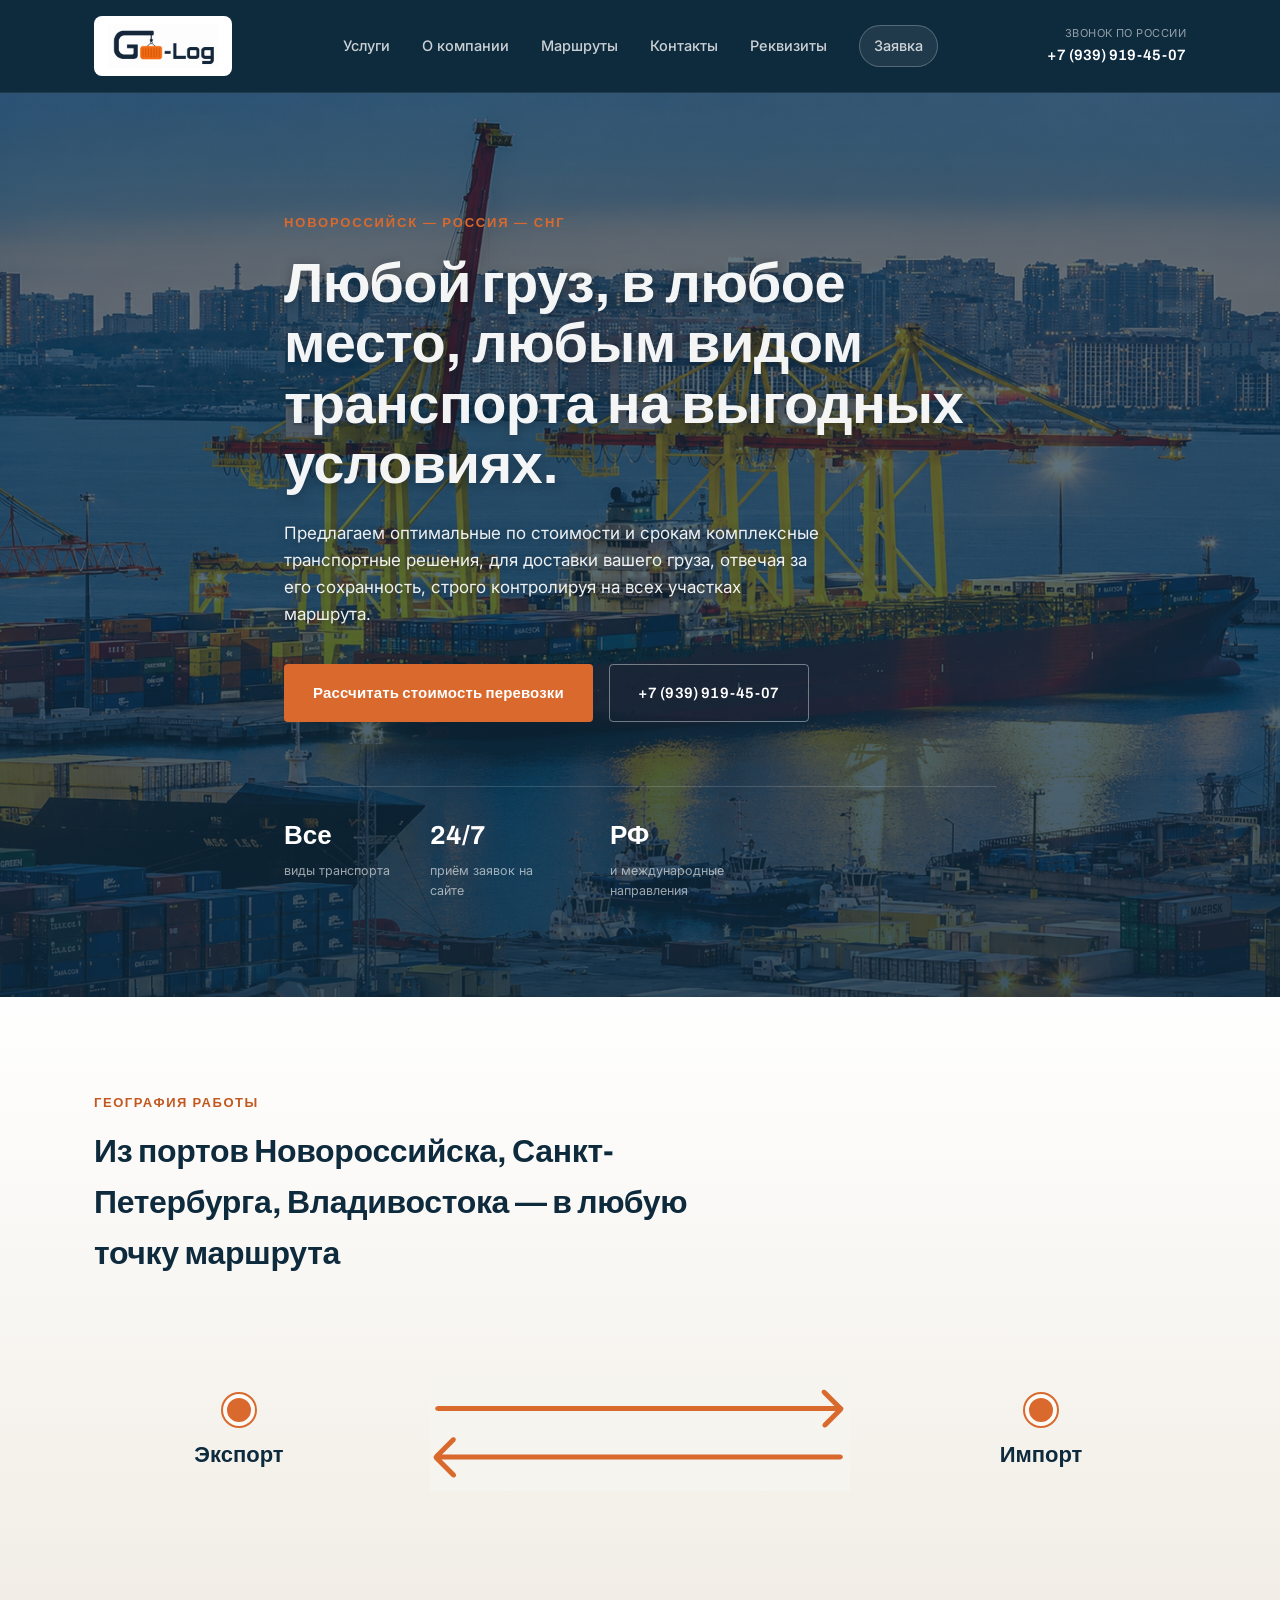
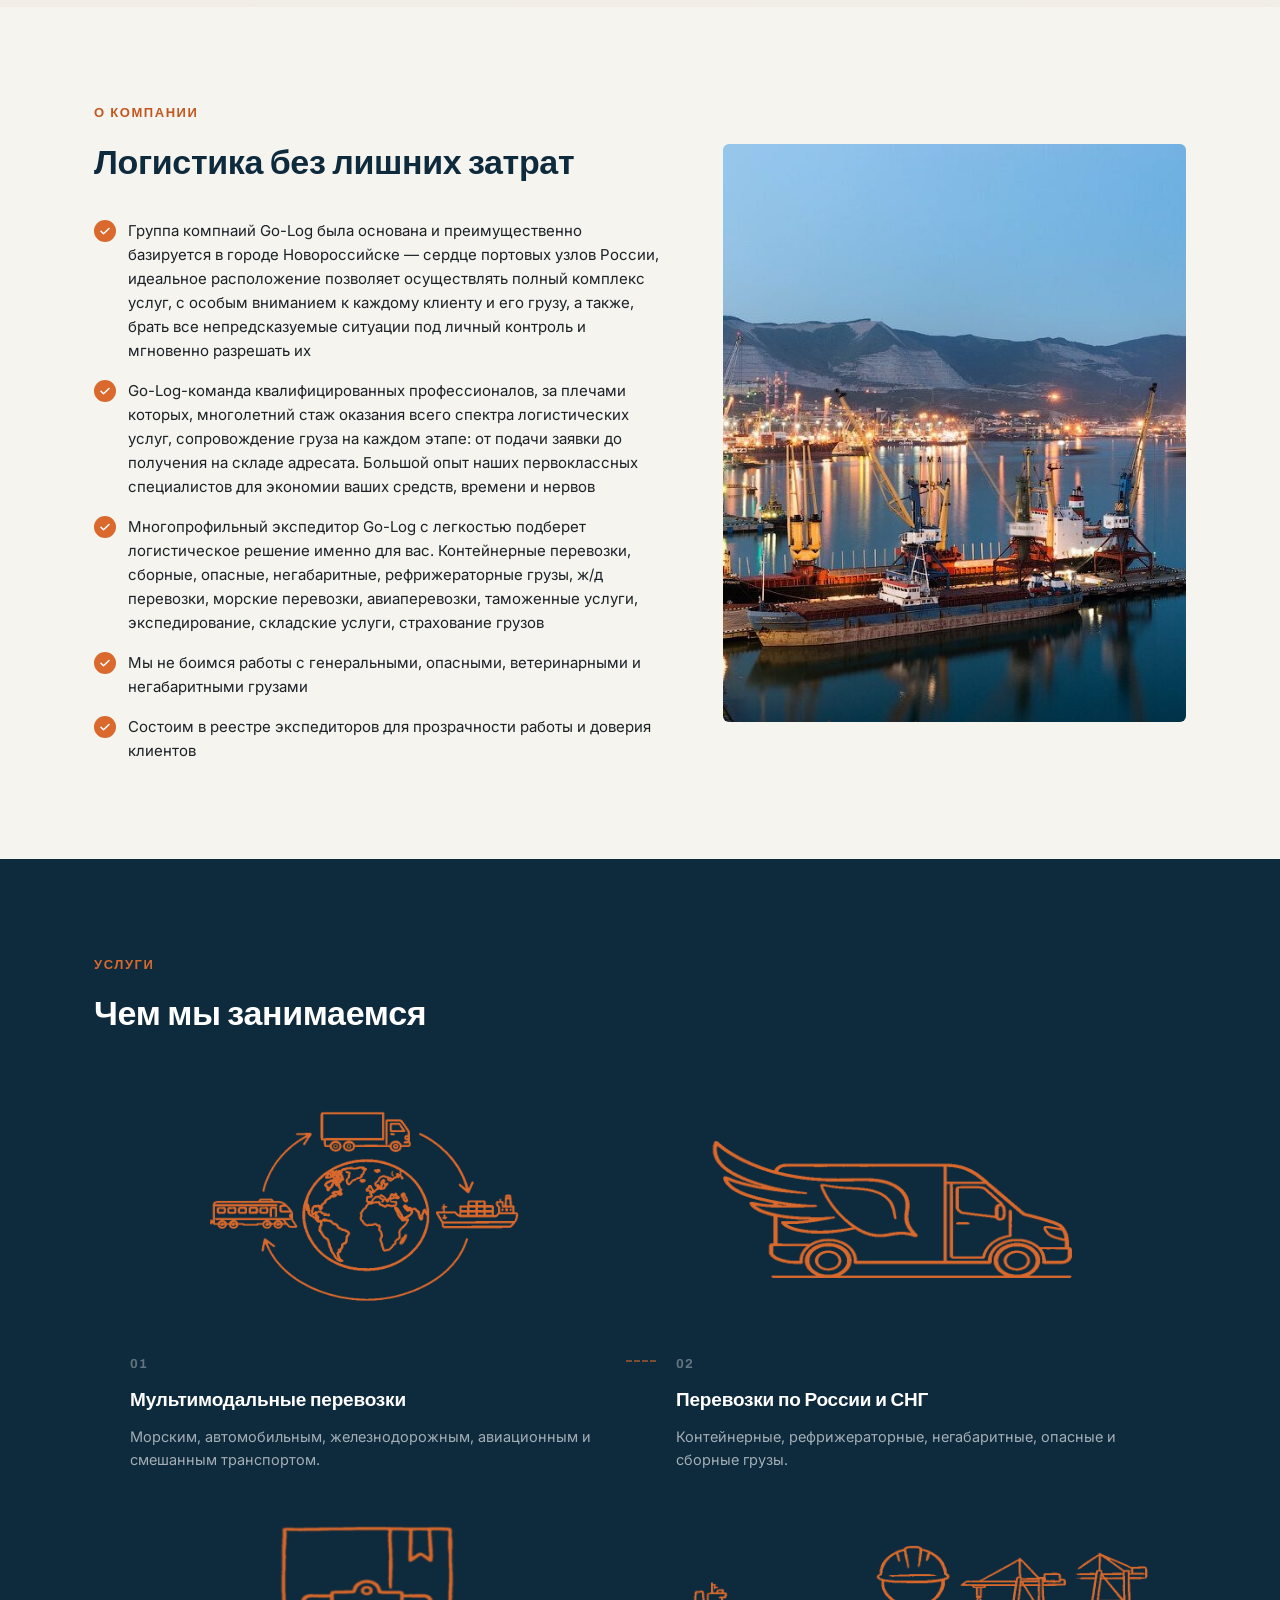
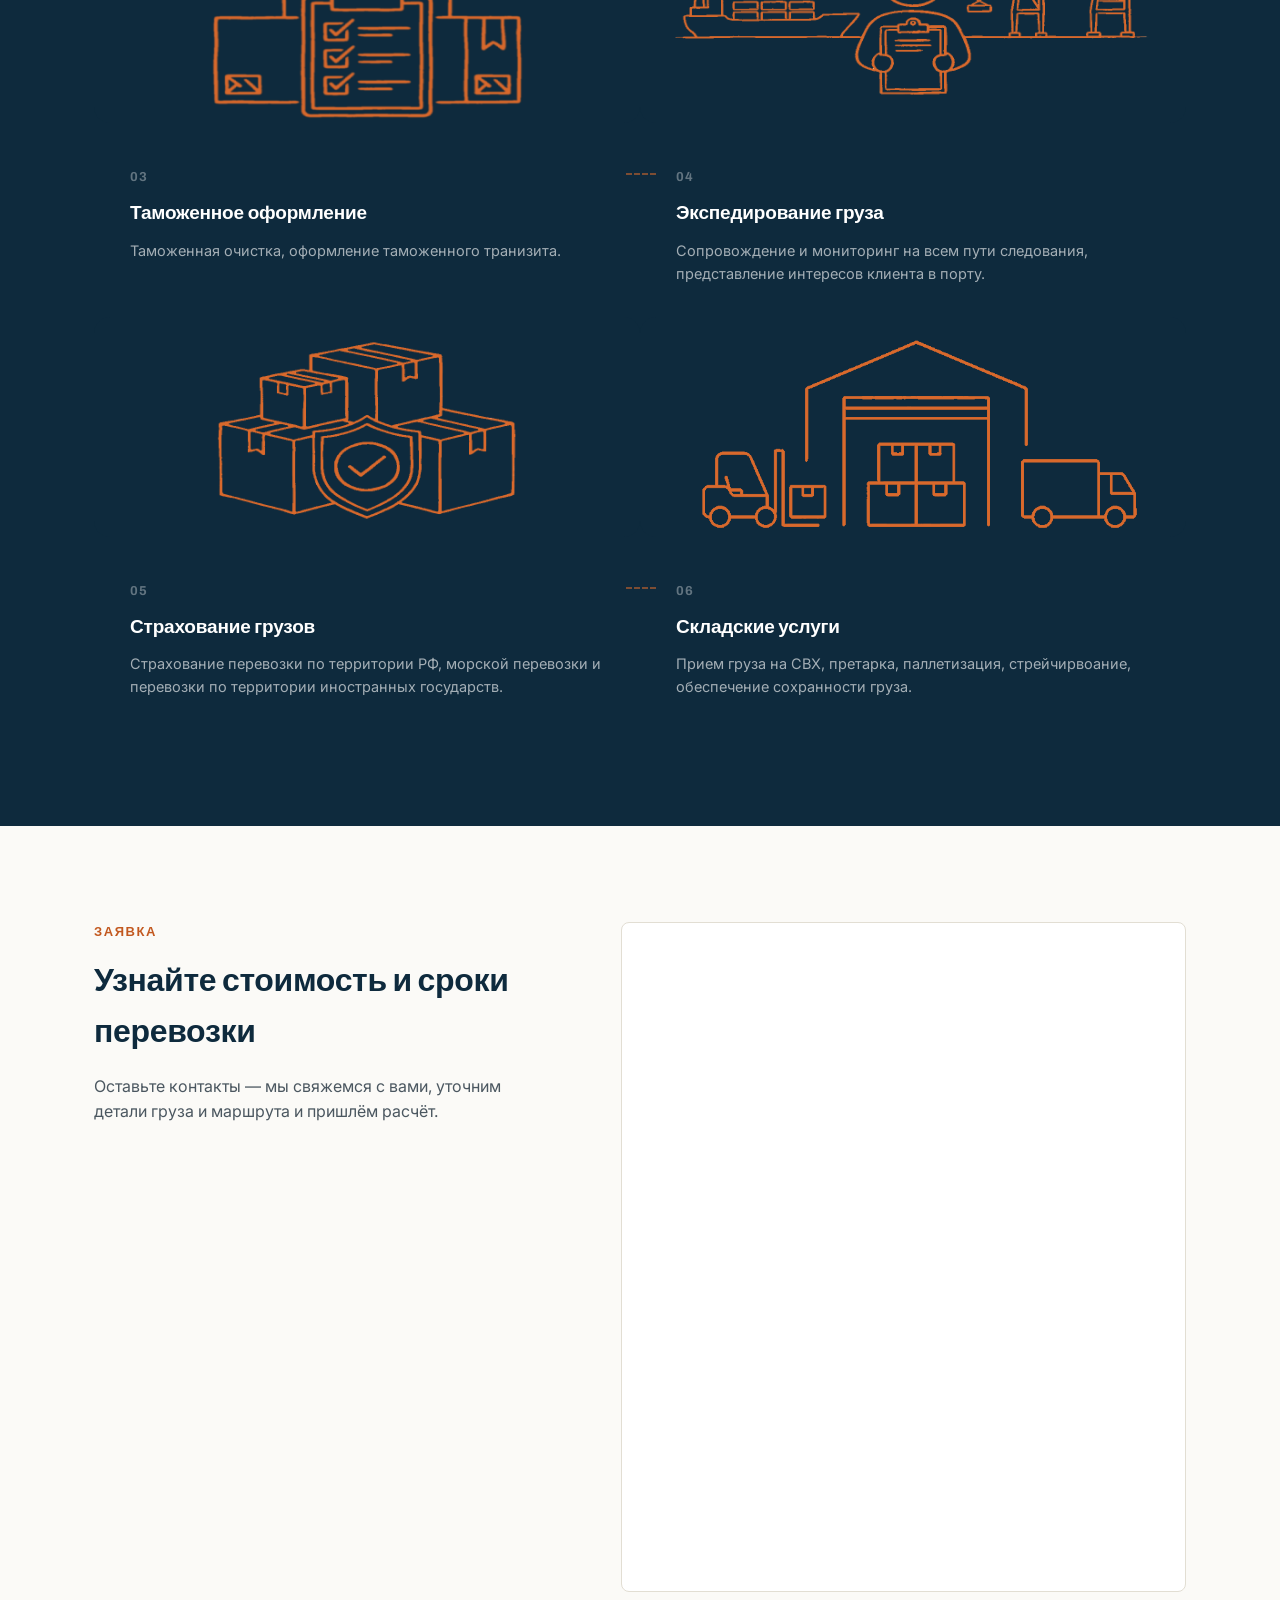
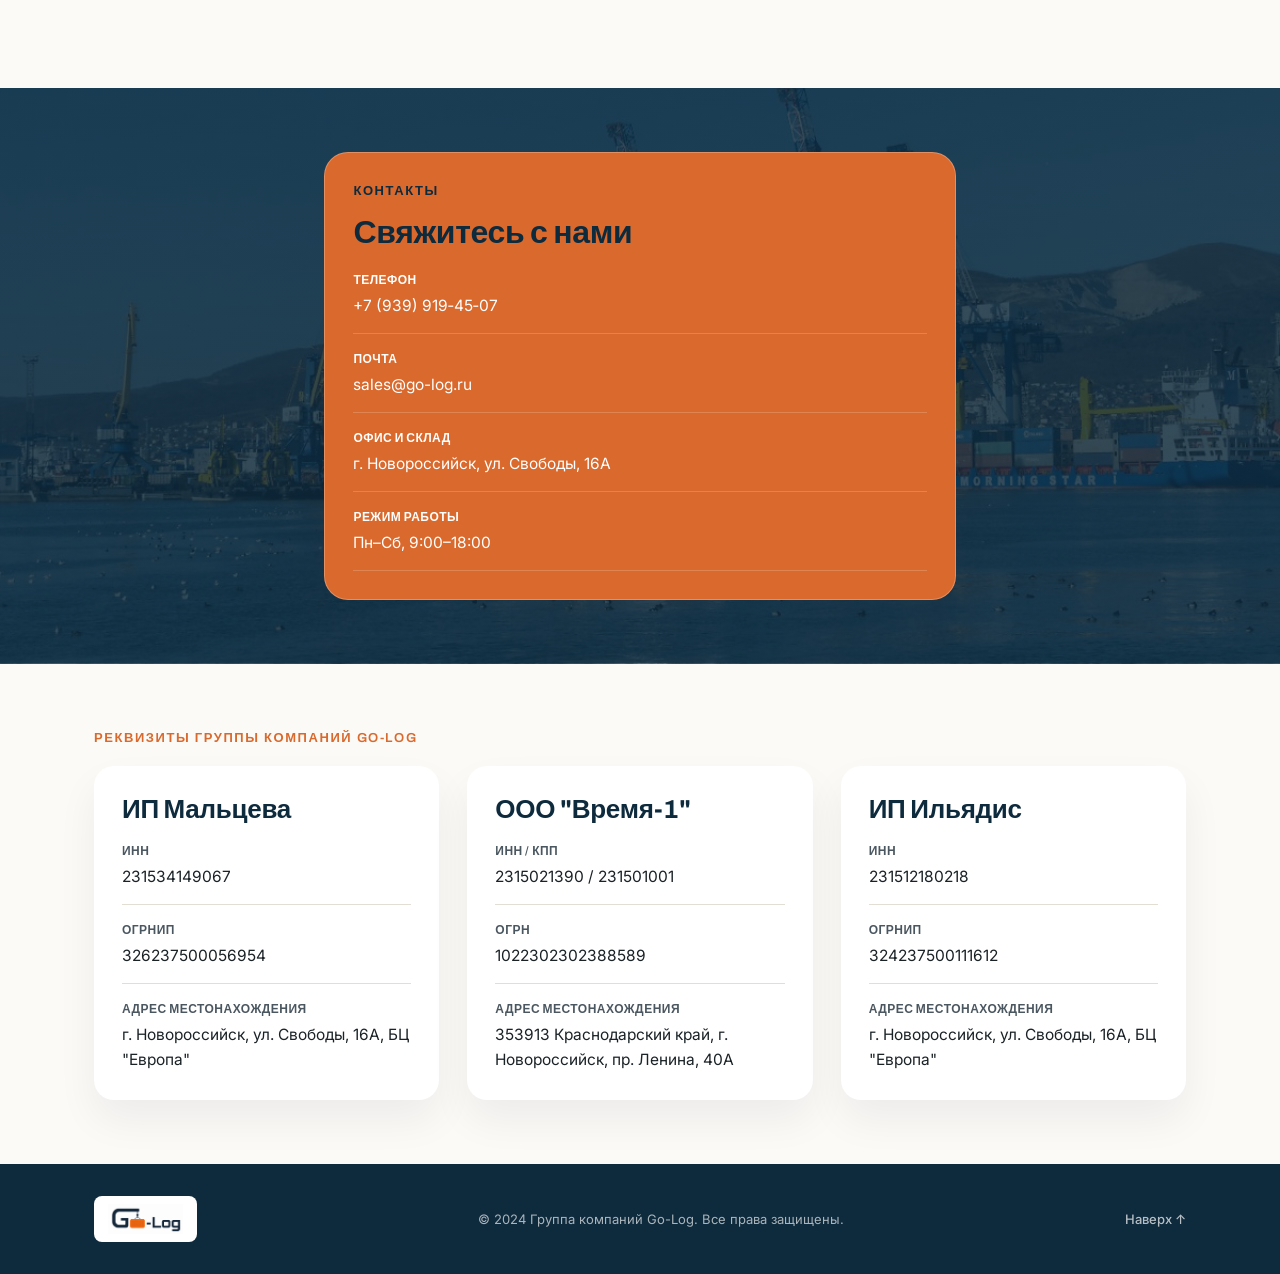
==== commit 5918d8f8: "новая форма как надо" ====
--- a/index.html
+++ b/index.html
@@ -208,45 +208,10 @@
         <p>Оставьте контакты &mdash; мы свяжемся с вами, уточним детали груза и маршрута и пришлём расчёт.</p>
       </div>
 
-      <form class="request-form" id="contactForm" action="https://formspree.io/f/mlgyjkro" method="POST">
-        <input type="hidden" name="_subject" value="Новая заявка с сайта Go-Log">
-
-        <label class="field">
-          <span>Имя</span>
-          <input type="text" name="name" placeholder="Как к вам обращаться" required>
-        </label>
-
-        <label class="field">
-          <span>Телефон</span>
-          <input type="tel" name="phone" placeholder="+7 (___) ___-__-__" required>
-        </label>
-
-        <label class="field">
-          <span>Email</span>
-          <input type="email" name="email" placeholder="name@example.com" required>
-        </label>
-
-        <label class="field">
-          <span>Комментарий</span>
-          <textarea name="message" placeholder="Опишите груз и маршрут (необязательно)" rows="3"></textarea>
-        </label>
-
-        <div class="consent-block" role="group" aria-label="Согласия и политика конфиденциальности">
-          <label class="checkbox-row" for="consentPersonalData">
-            <input type="checkbox" id="consentPersonalData" name="consent_personal_data" value="yes">
-            <span>Я даю согласие на обработку персональных данных и подтверждаю, что ознакомился с <a href="/personal-data/" target="_blank" rel="noopener">Согласием на обработку персональных данных</a>.</span>
-          </label>
-
-          <label class="checkbox-row" for="consentPolicy">
-            <input type="checkbox" id="consentPolicy" name="consent_policy" value="yes">
-            <span>Я ознакомлен(а) с <a href="/privacy/" target="_blank" rel="noopener">Политикой конфиденциальности</a> и принимаю её условия.</span>
-          </label>
-        </div>
-
-        <button type="submit" class="btn btn-primary btn-block" id="submitBtn" disabled>Отправить заявку</button>
-
-        <p class="form-note">Чтобы отправить заявку, отметьте оба согласия.</p>
-      </form>
+      <div class="request-form request-form--yandex" id="contactForm">
+        <script src="https://forms.yandex.ru/_static/embed.js"></script>
+        <iframe src="https://forms.yandex.ru/u/6a76723b068ff0467395f14d?iframe=1" frameborder="0" name="ya-form-6a76723b068ff0467395f14d" class="yandex-form-iframe"></iframe>
+      </div>
     </div>
   </section>
 
--- a/style.css
+++ b/style.css
@@ -603,6 +603,14 @@
 
 .request { background: var(--sand-50); }
 
+.yandex-form-iframe {
+  width: 100%;
+  min-height: 620px;
+  border: 0;
+  display: block;
+  overflow: hidden;
+}
+
 .request-grid {
   display: grid;
   grid-template-columns: 0.9fr 1.1fr;
@@ -615,7 +623,7 @@
   background: var(--white);
   border: 1px solid var(--line);
   border-radius: 8px;
-  padding: 36px;
+  padding: 24px;
   display: flex;
   flex-direction: column;
   gap: 18px;
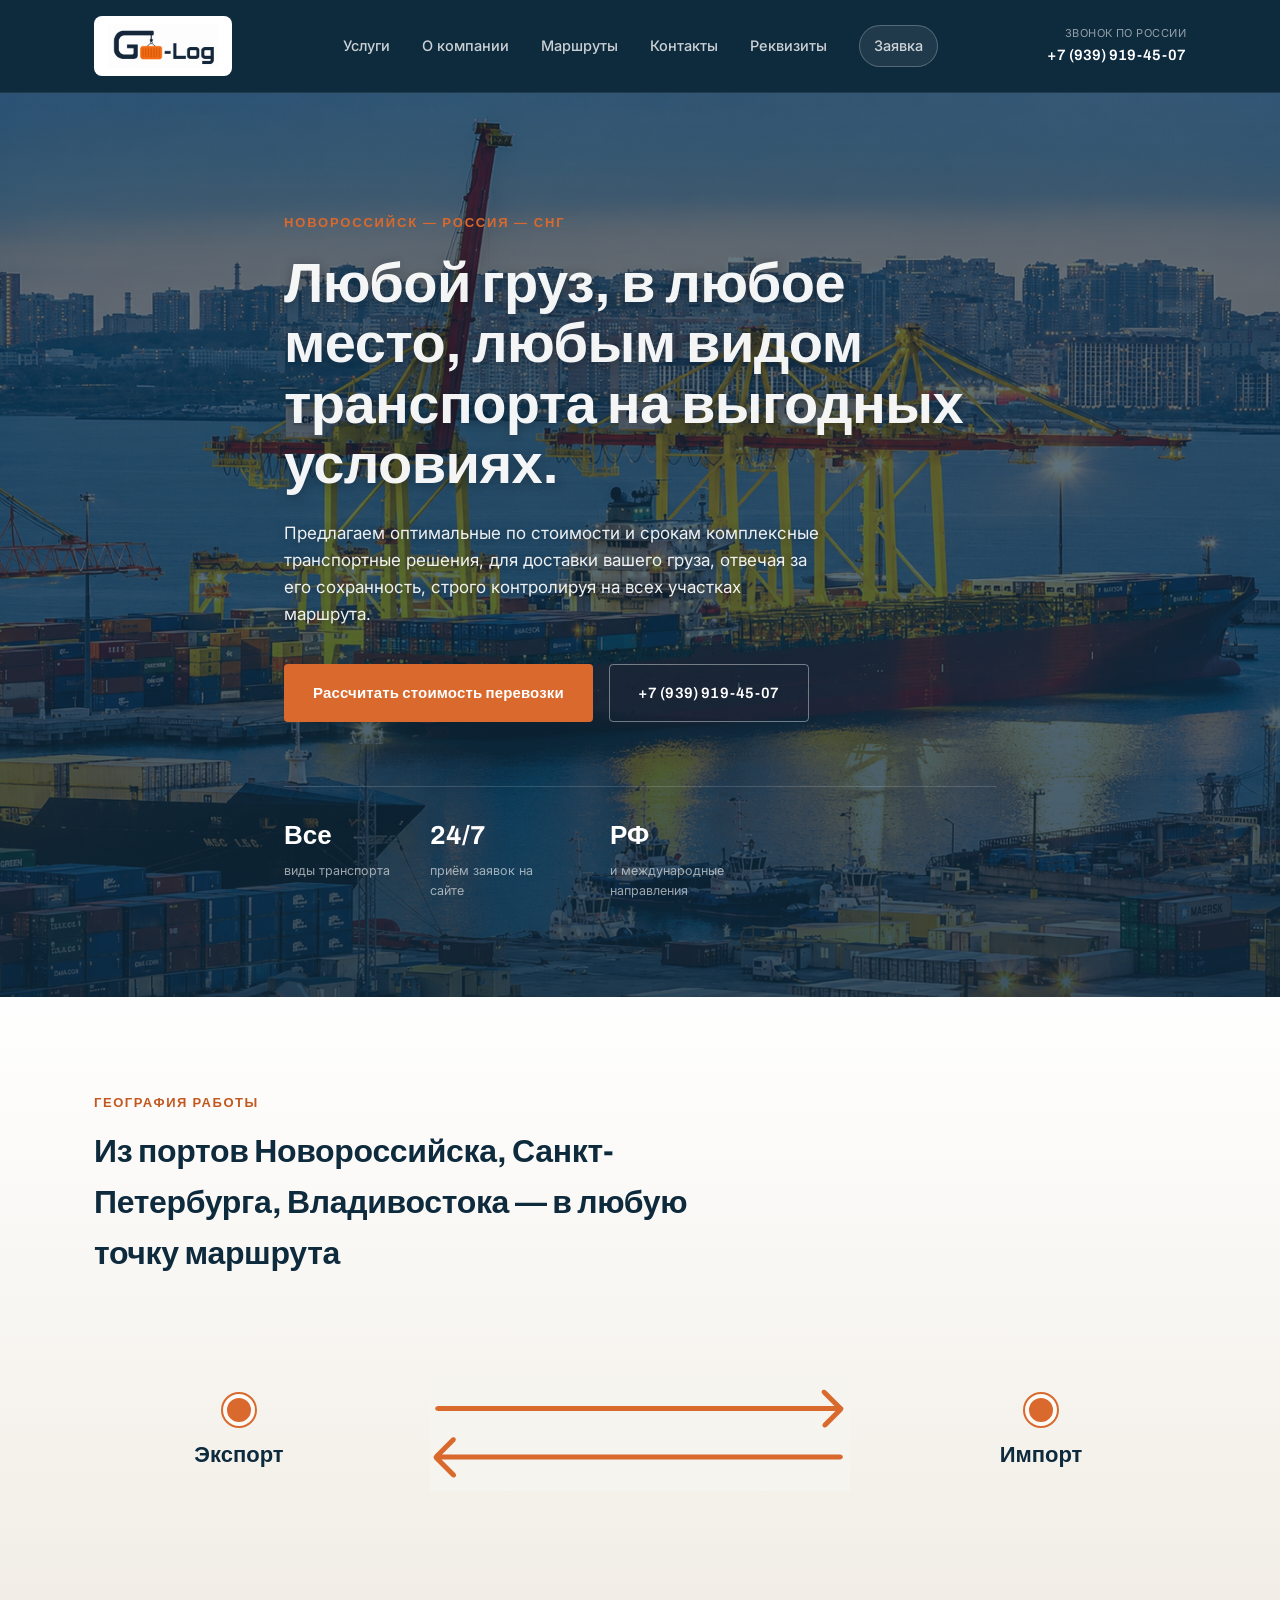
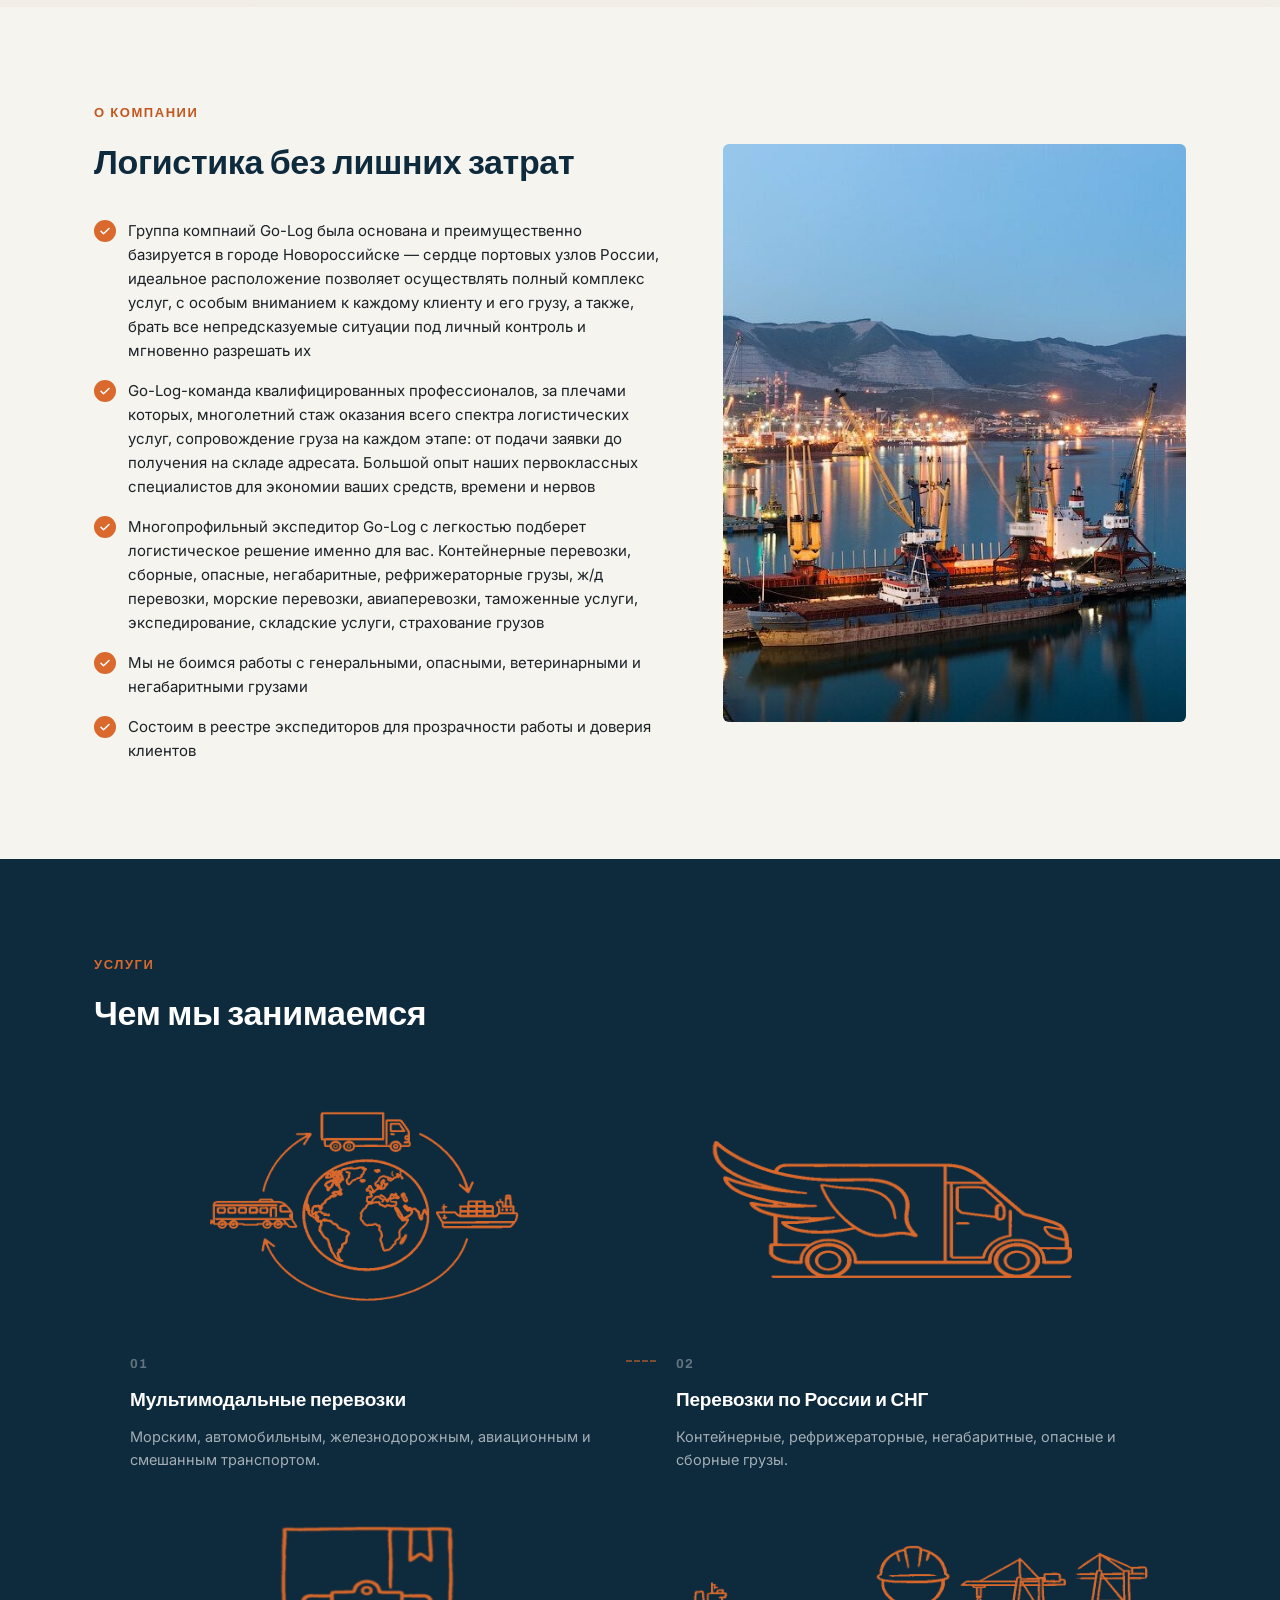
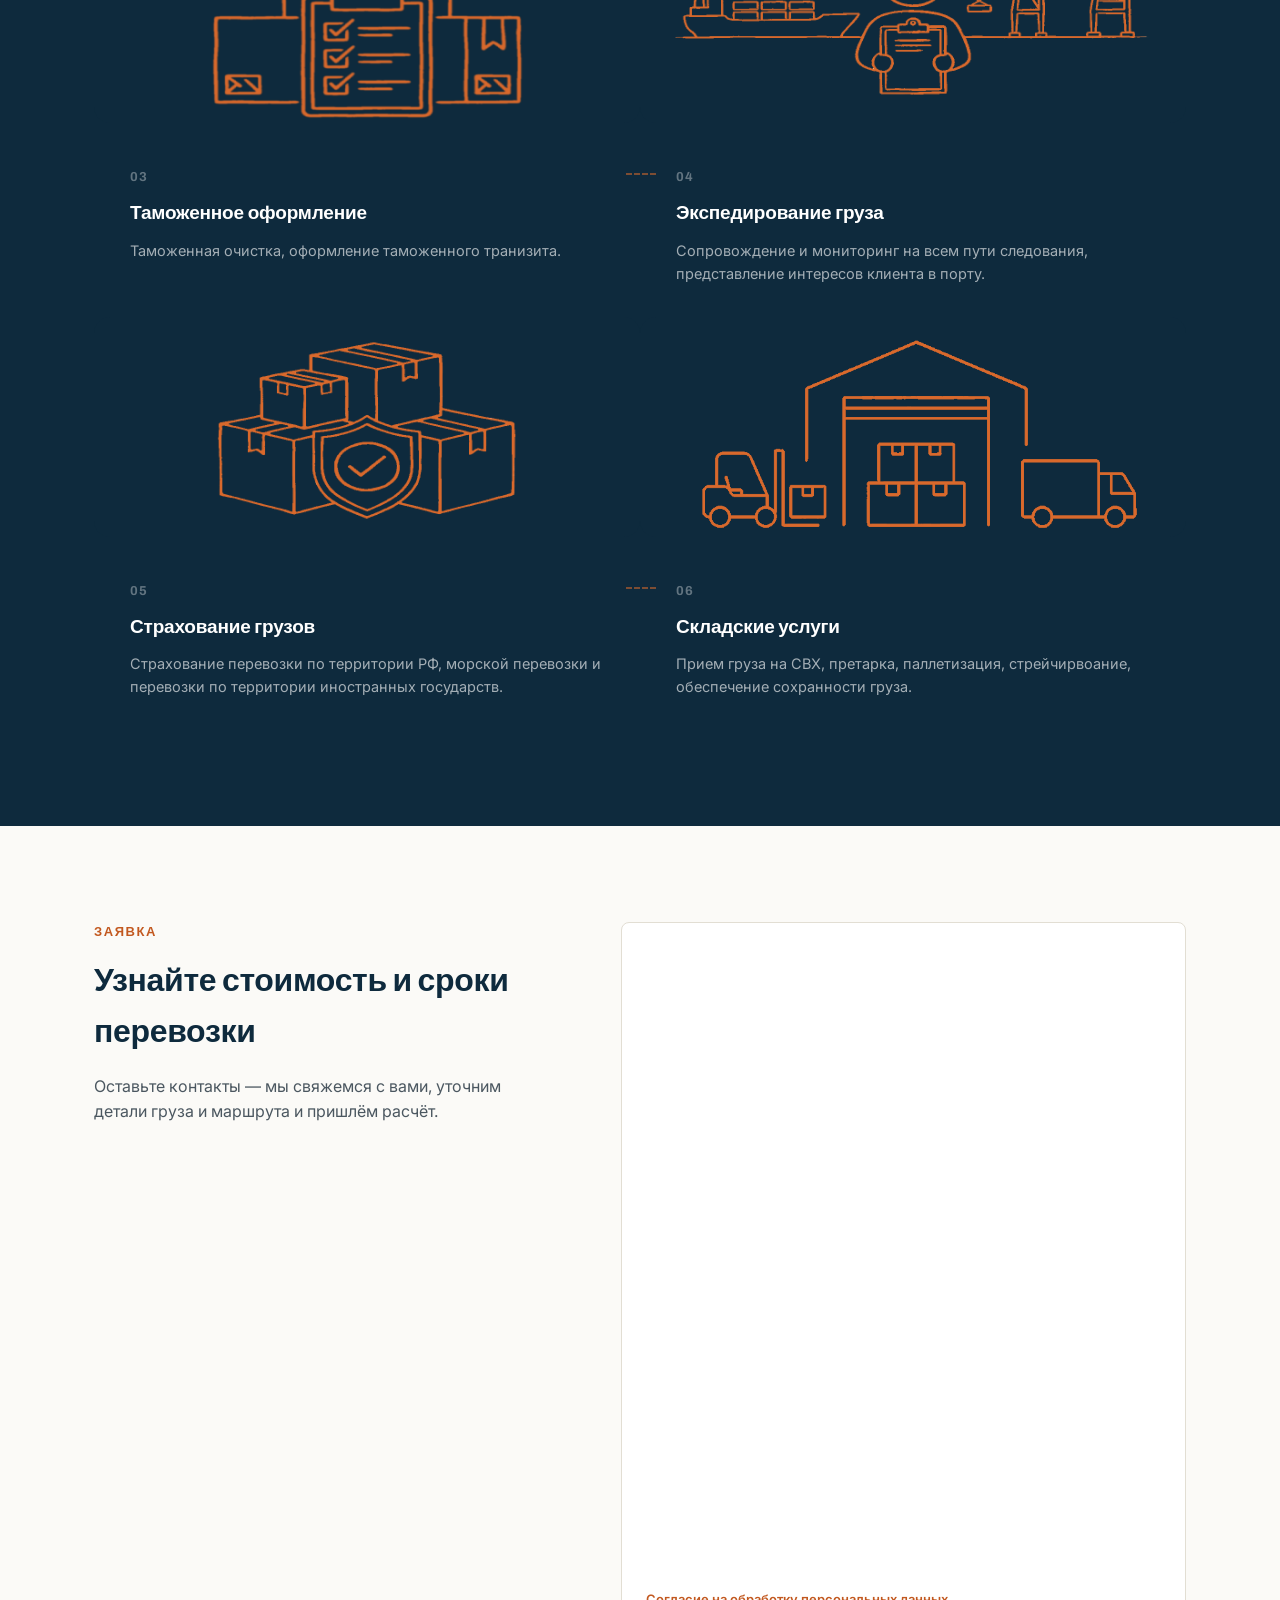
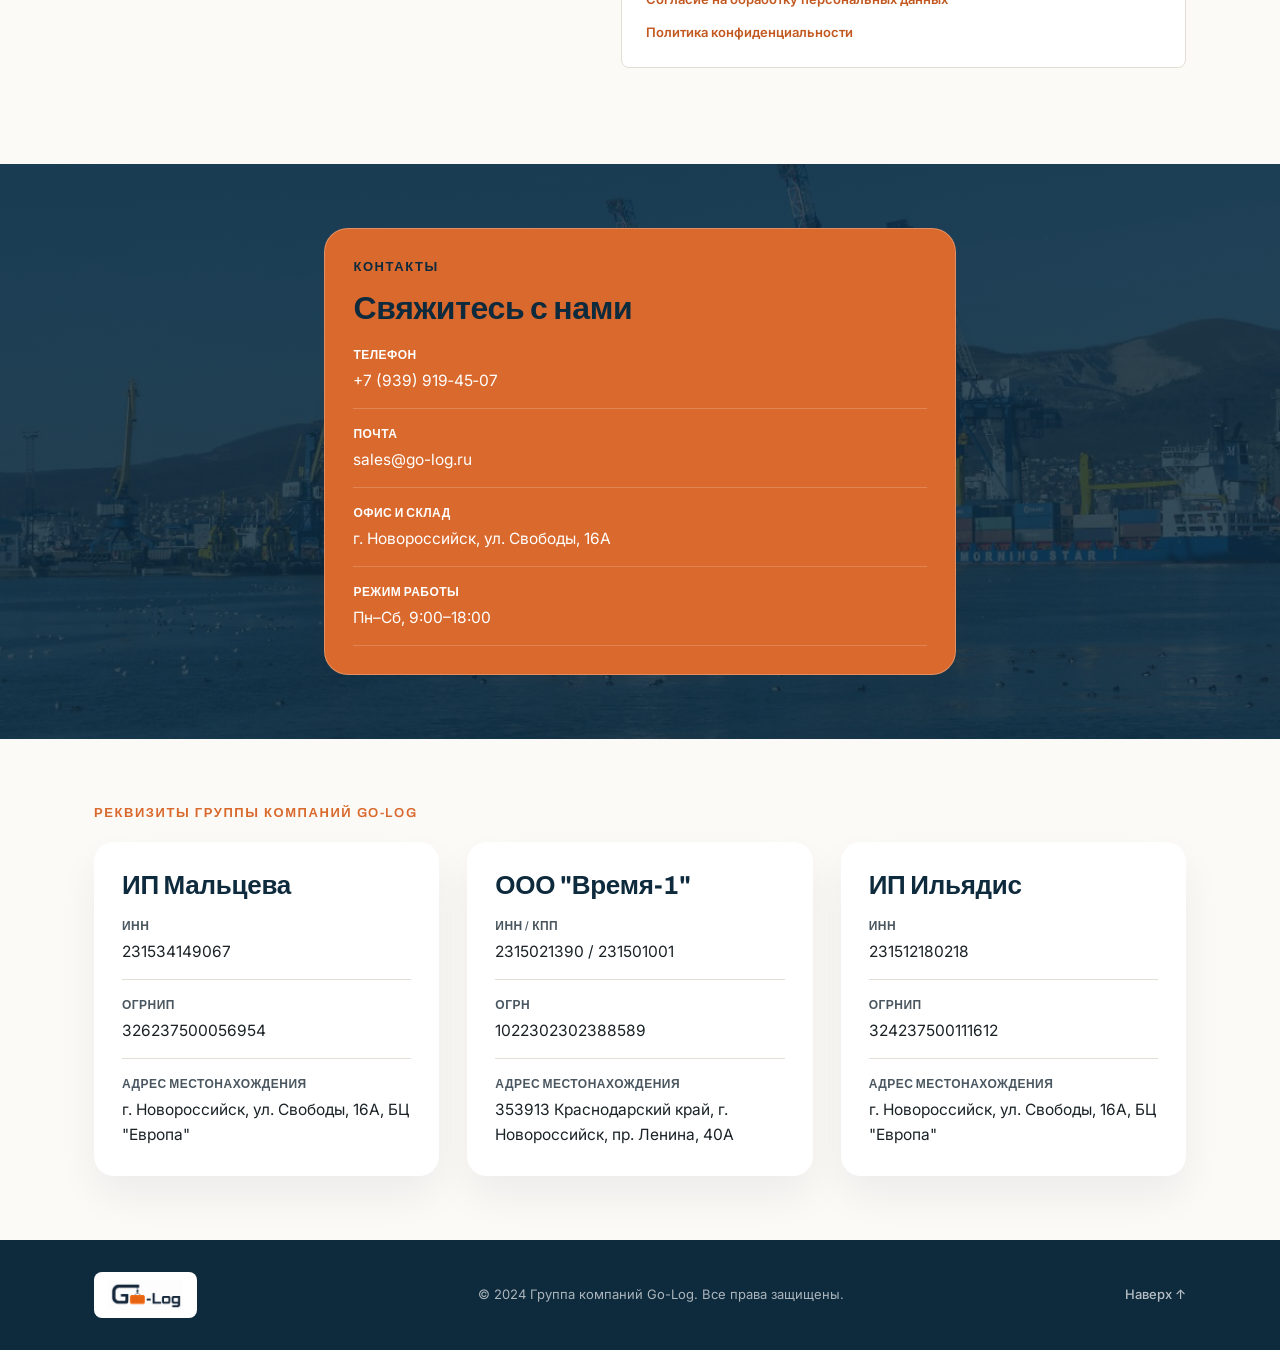
==== commit 23f2eee8: "корректная офрма от яндекса с политикой обработки персональных данных" ====
--- a/index.html
+++ b/index.html
@@ -211,6 +211,10 @@
       <div class="request-form request-form--yandex" id="contactForm">
         <script src="https://forms.yandex.ru/_static/embed.js"></script>
         <iframe src="https://forms.yandex.ru/u/6a76723b068ff0467395f14d?iframe=1" frameborder="0" name="ya-form-6a76723b068ff0467395f14d" class="yandex-form-iframe"></iframe>
+        <div class="request-links">
+          <a href="./personal-data/" target="_blank" rel="noopener">Согласие на обработку персональных данных</a>
+          <a href="./privacy/" target="_blank" rel="noopener">Политика конфиденциальности</a>
+        </div>
       </div>
     </div>
   </section>
--- a/style.css
+++ b/style.css
@@ -627,6 +627,24 @@
   display: flex;
   flex-direction: column;
   gap: 18px;
+}
+
+.request-links {
+  display: flex;
+  flex-wrap: wrap;
+  gap: 12px 16px;
+  margin-top: 4px;
+}
+
+.request-links a {
+  font-size: 13px;
+  color: var(--rust-600);
+  font-weight: 600;
+  text-decoration: none;
+}
+
+.request-links a:hover {
+  text-decoration: underline;
 }
 
 .field { display: flex; flex-direction: column; gap: 8px; }
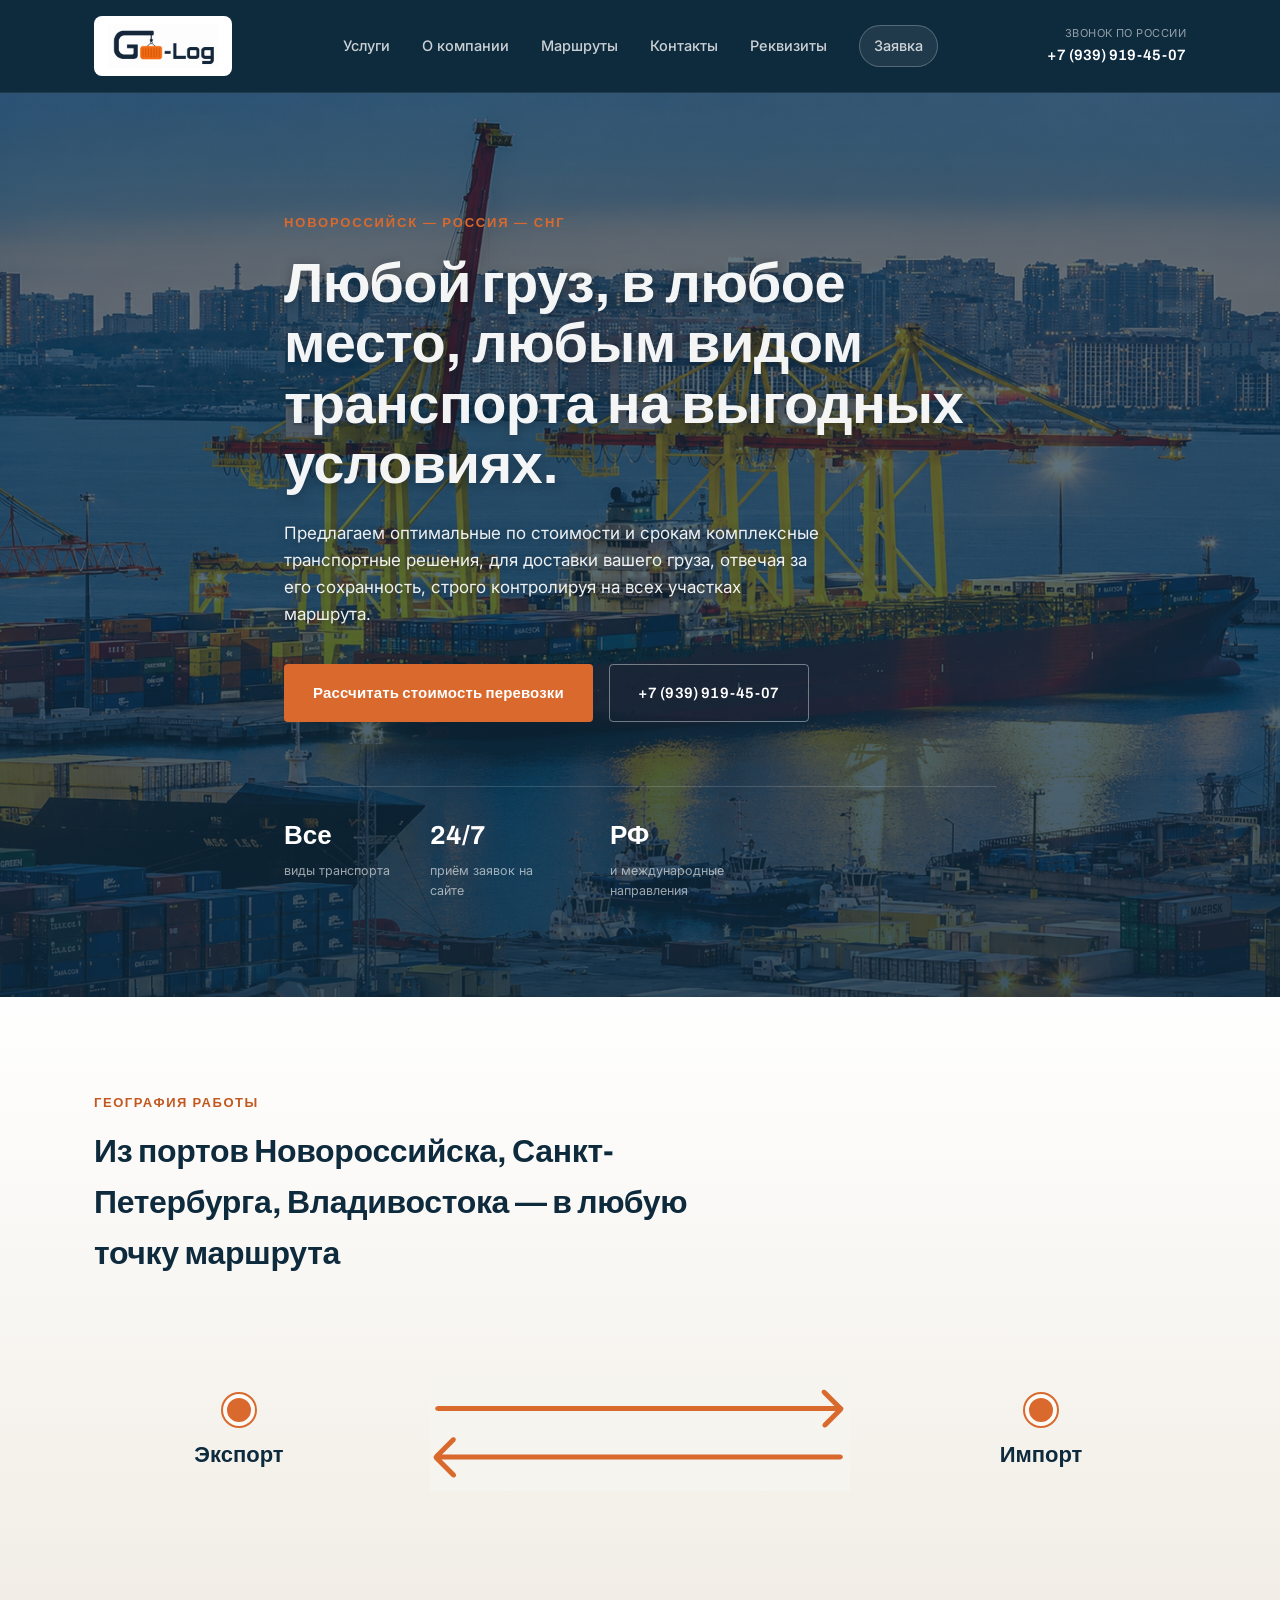
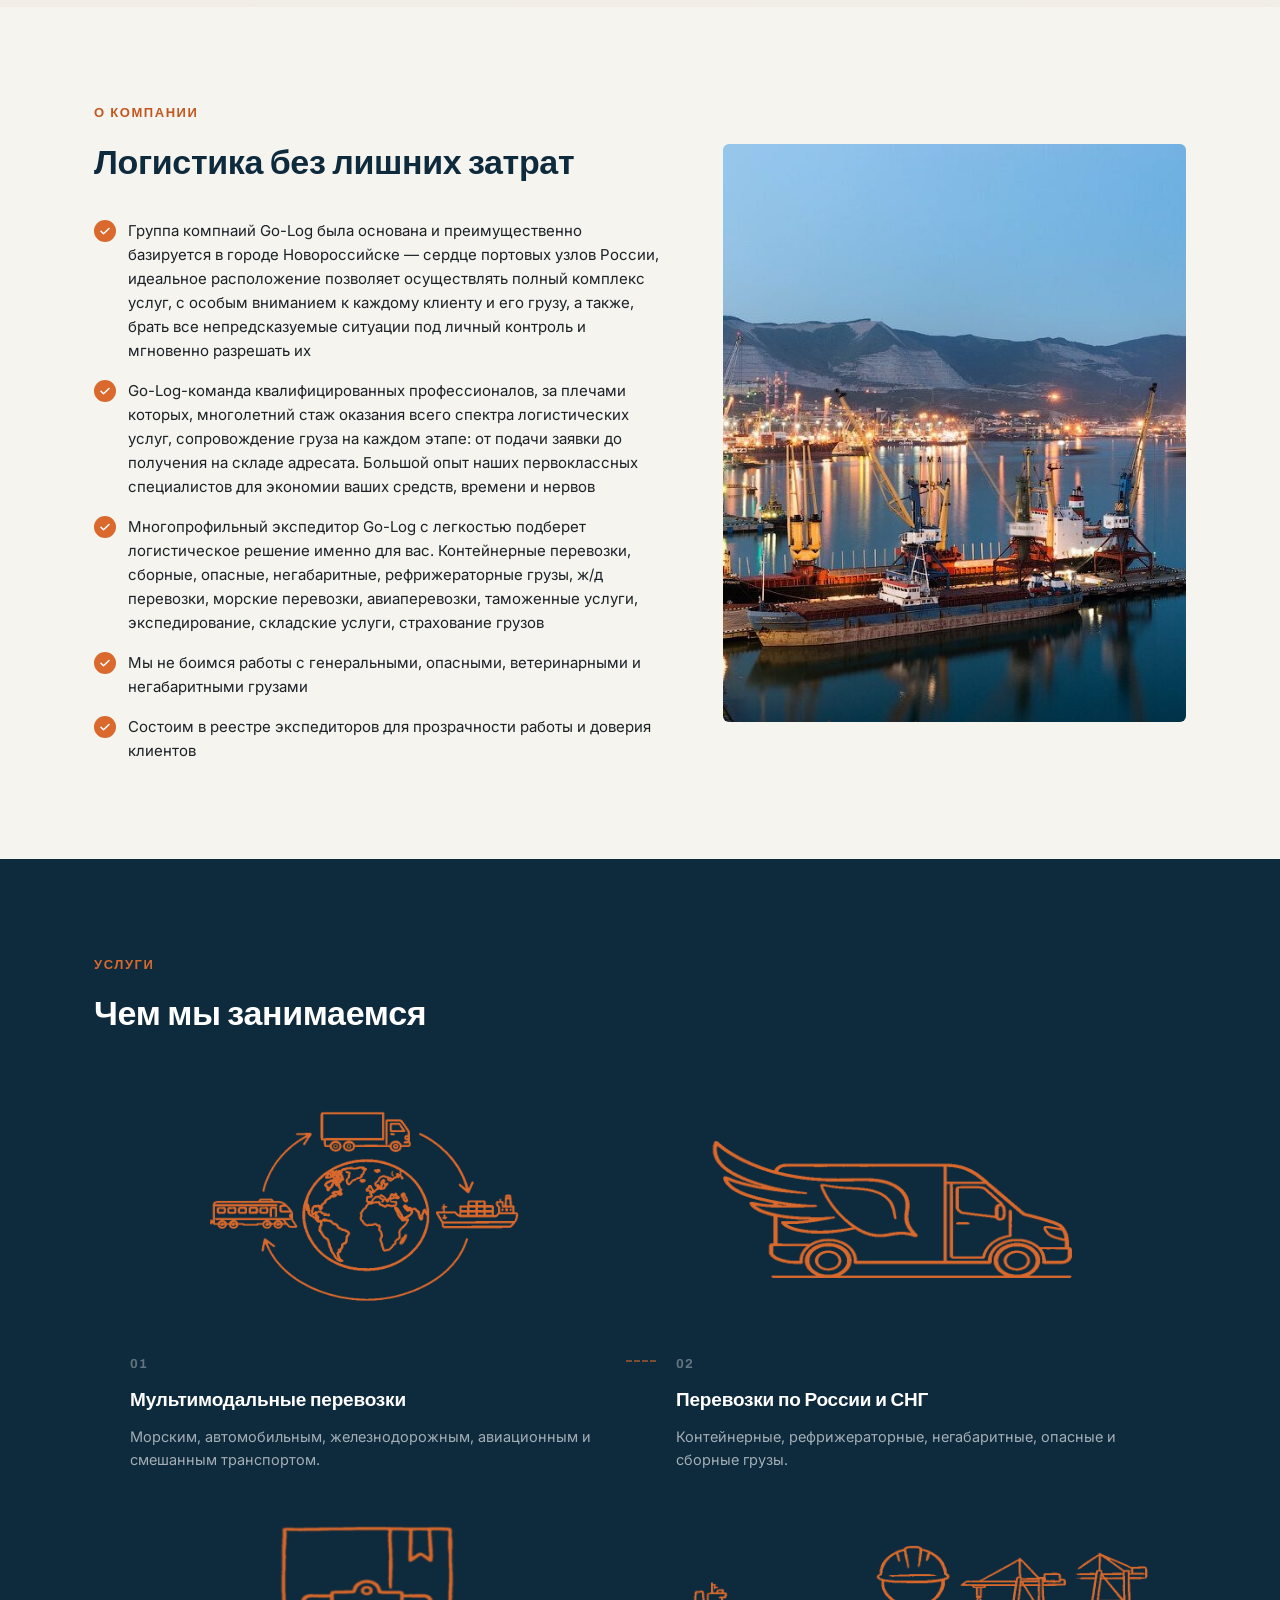
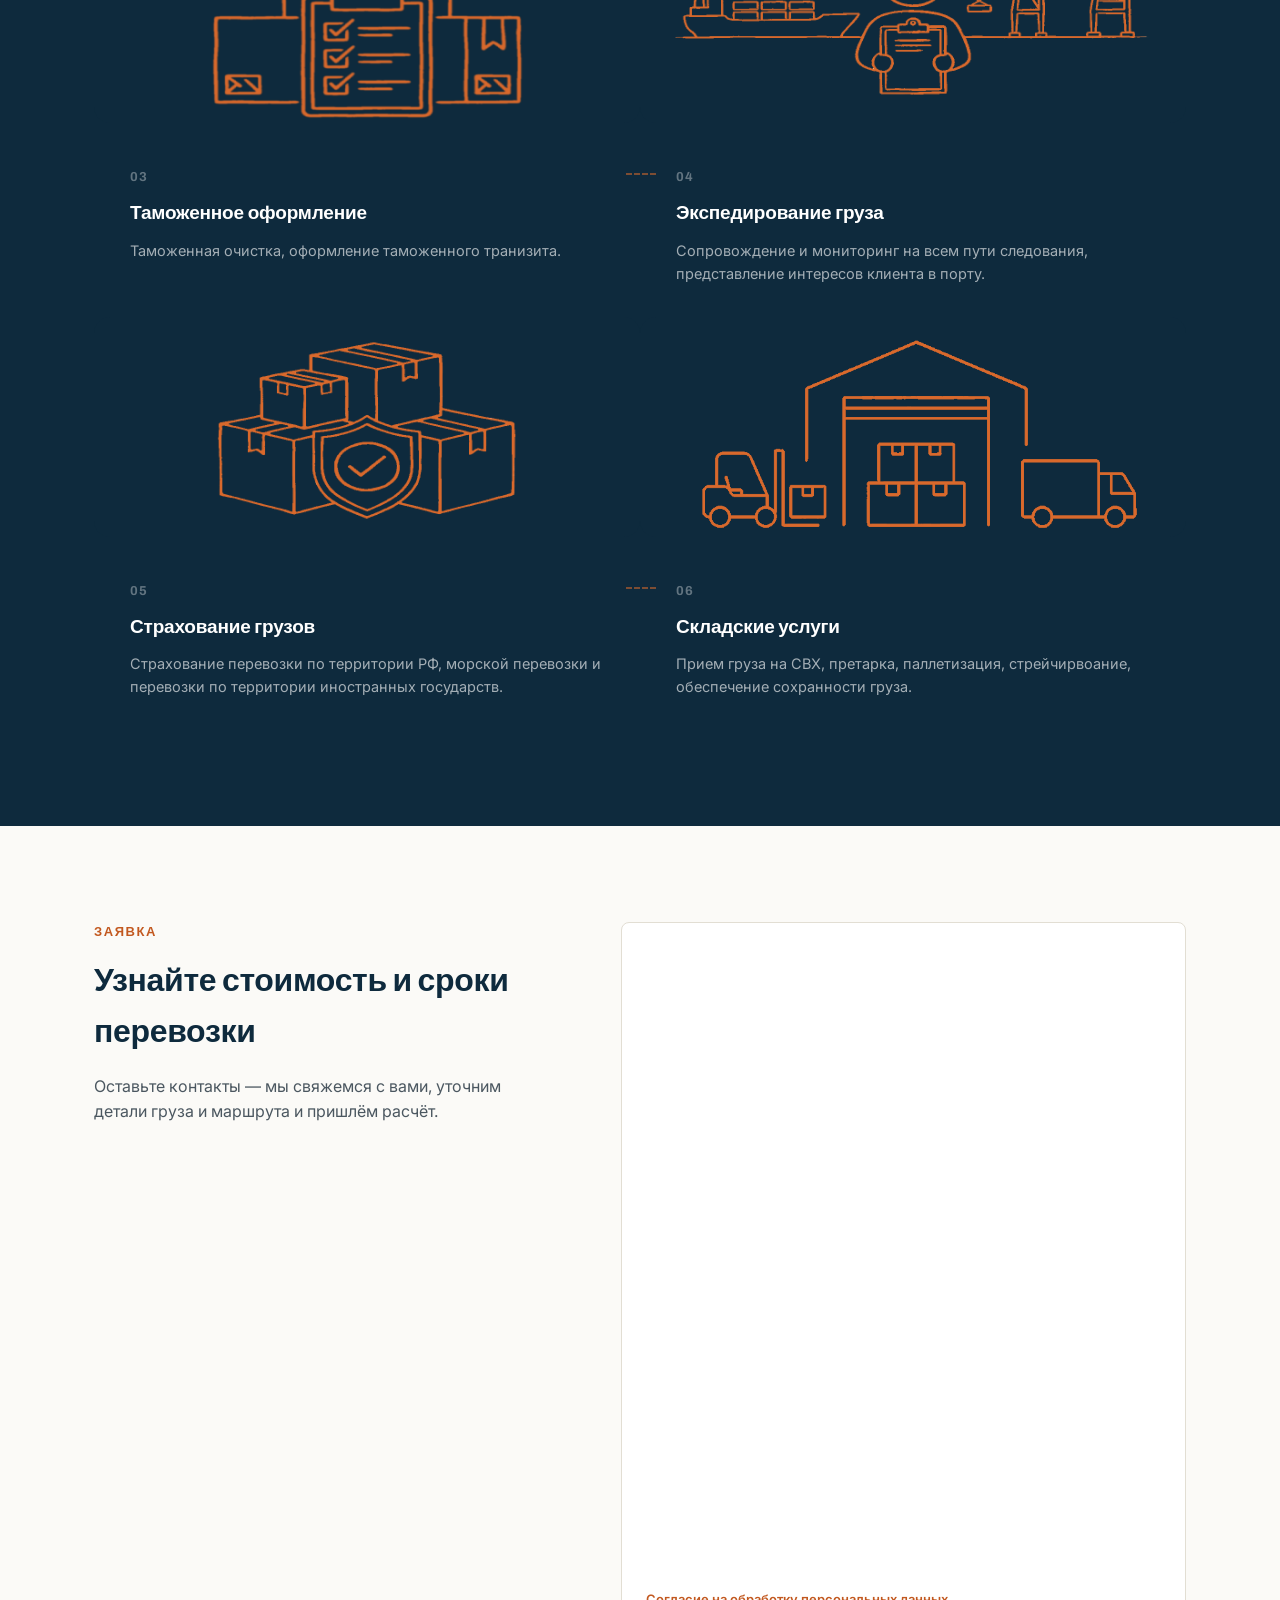
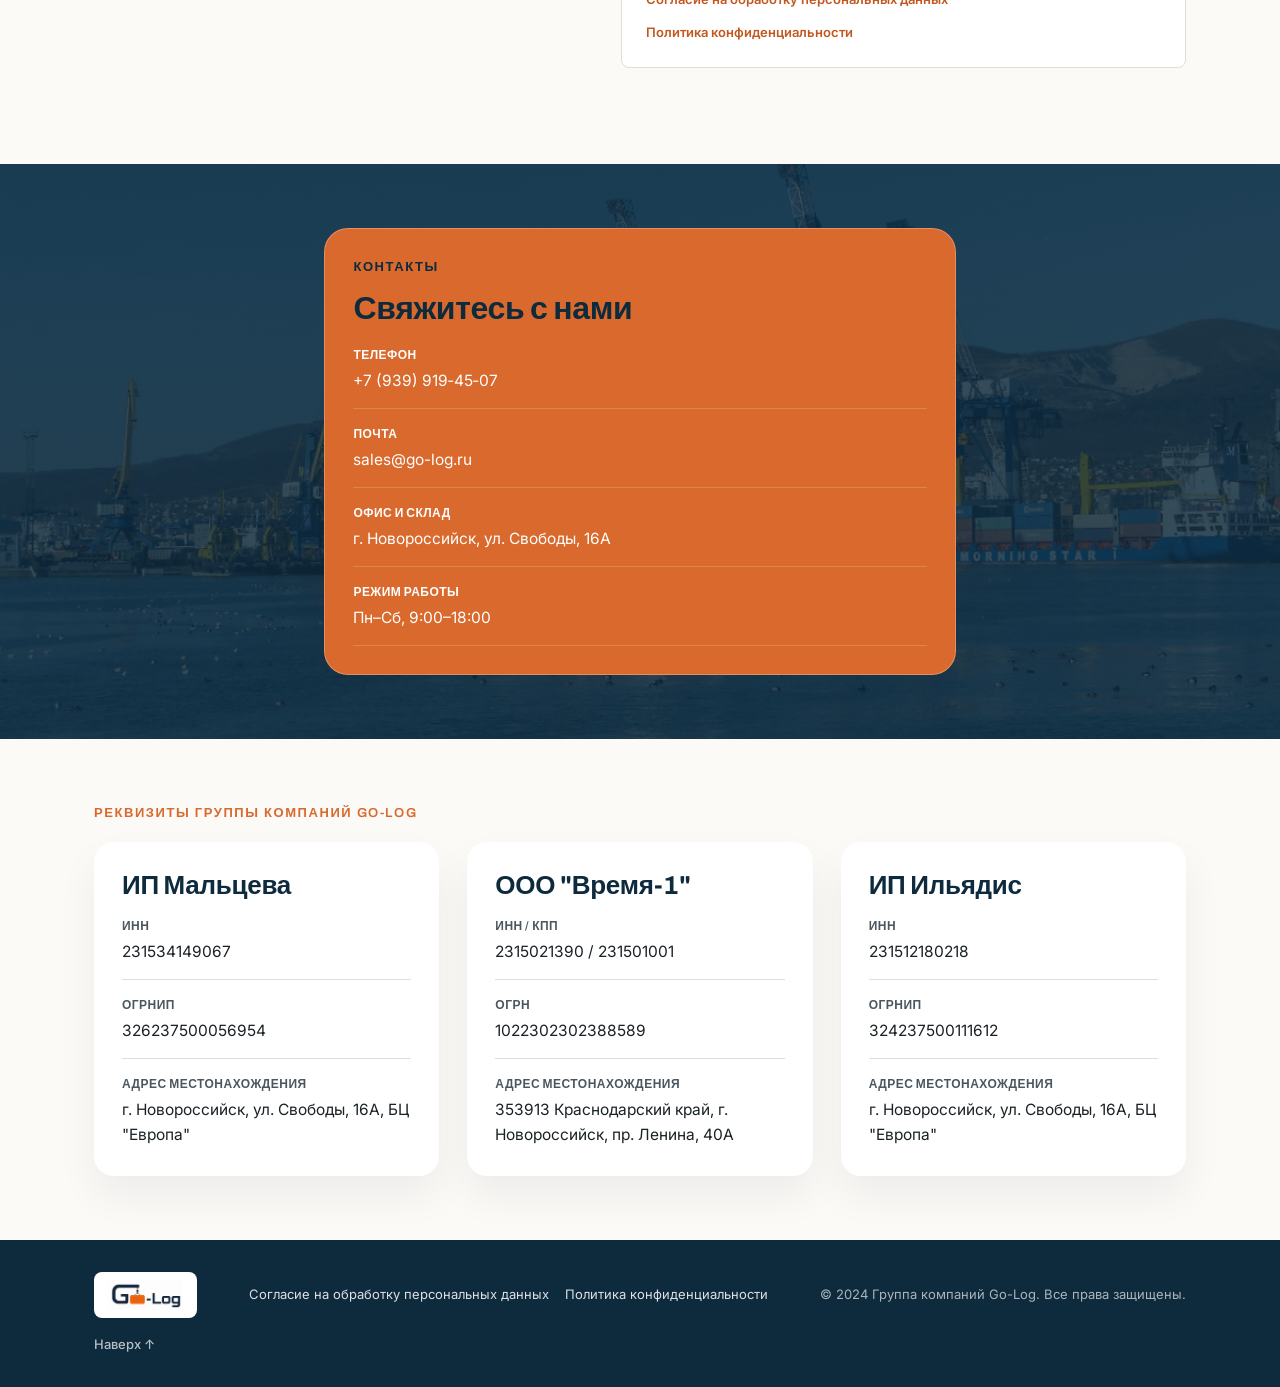
==== commit 636512f4: "322" ====
--- a/index.html
+++ b/index.html
@@ -296,6 +296,10 @@
     <div class="brand brand--footer">
       <img src="images/logo.png" alt="Go-Log" class="brand-logo brand-logo--footer">
     </div>
+    <div class="footer-links">
+      <a href="./personal-data/" target="_blank" rel="noopener">Согласие на обработку персональных данных</a>
+      <a href="./privacy/" target="_blank" rel="noopener">Политика конфиденциальности</a>
+    </div>
     <p class="footer-copy">&copy; 2024 Группа компаний Go-Log. Все права защищены.</p>
     <a href="#top" class="footer-top">Наверх &uarr;</a>
   </div>
--- a/style.css
+++ b/style.css
@@ -1062,6 +1062,23 @@
 
 .brand--footer .brand-logo {
   height: 46px;
+}
+
+.footer-links {
+  display: flex;
+  flex-wrap: wrap;
+  gap: 12px 16px;
+  margin: 0;
+}
+
+.footer-links a {
+  color: rgba(255,255,255,0.86);
+  font-size: 13px;
+  text-decoration: none;
+}
+
+.footer-links a:hover {
+  text-decoration: underline;
 }
 
 .footer-copy {
